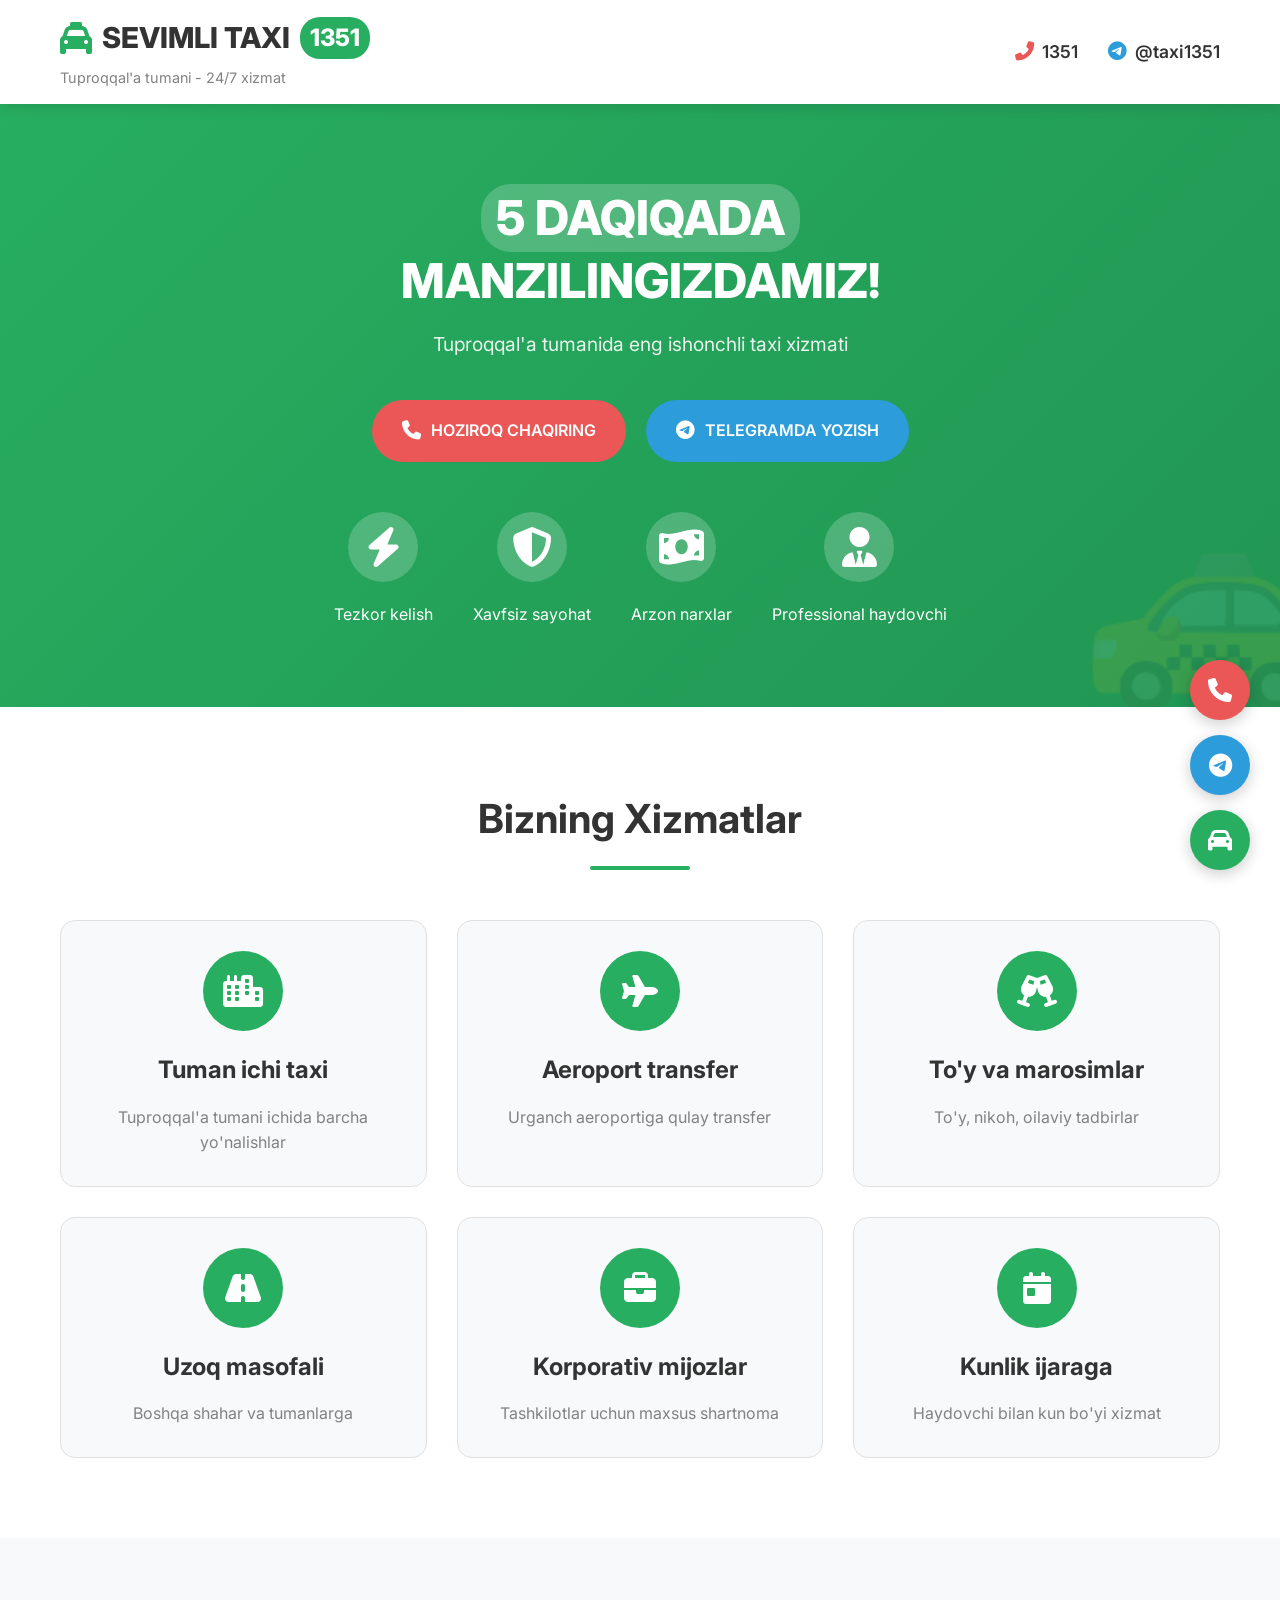
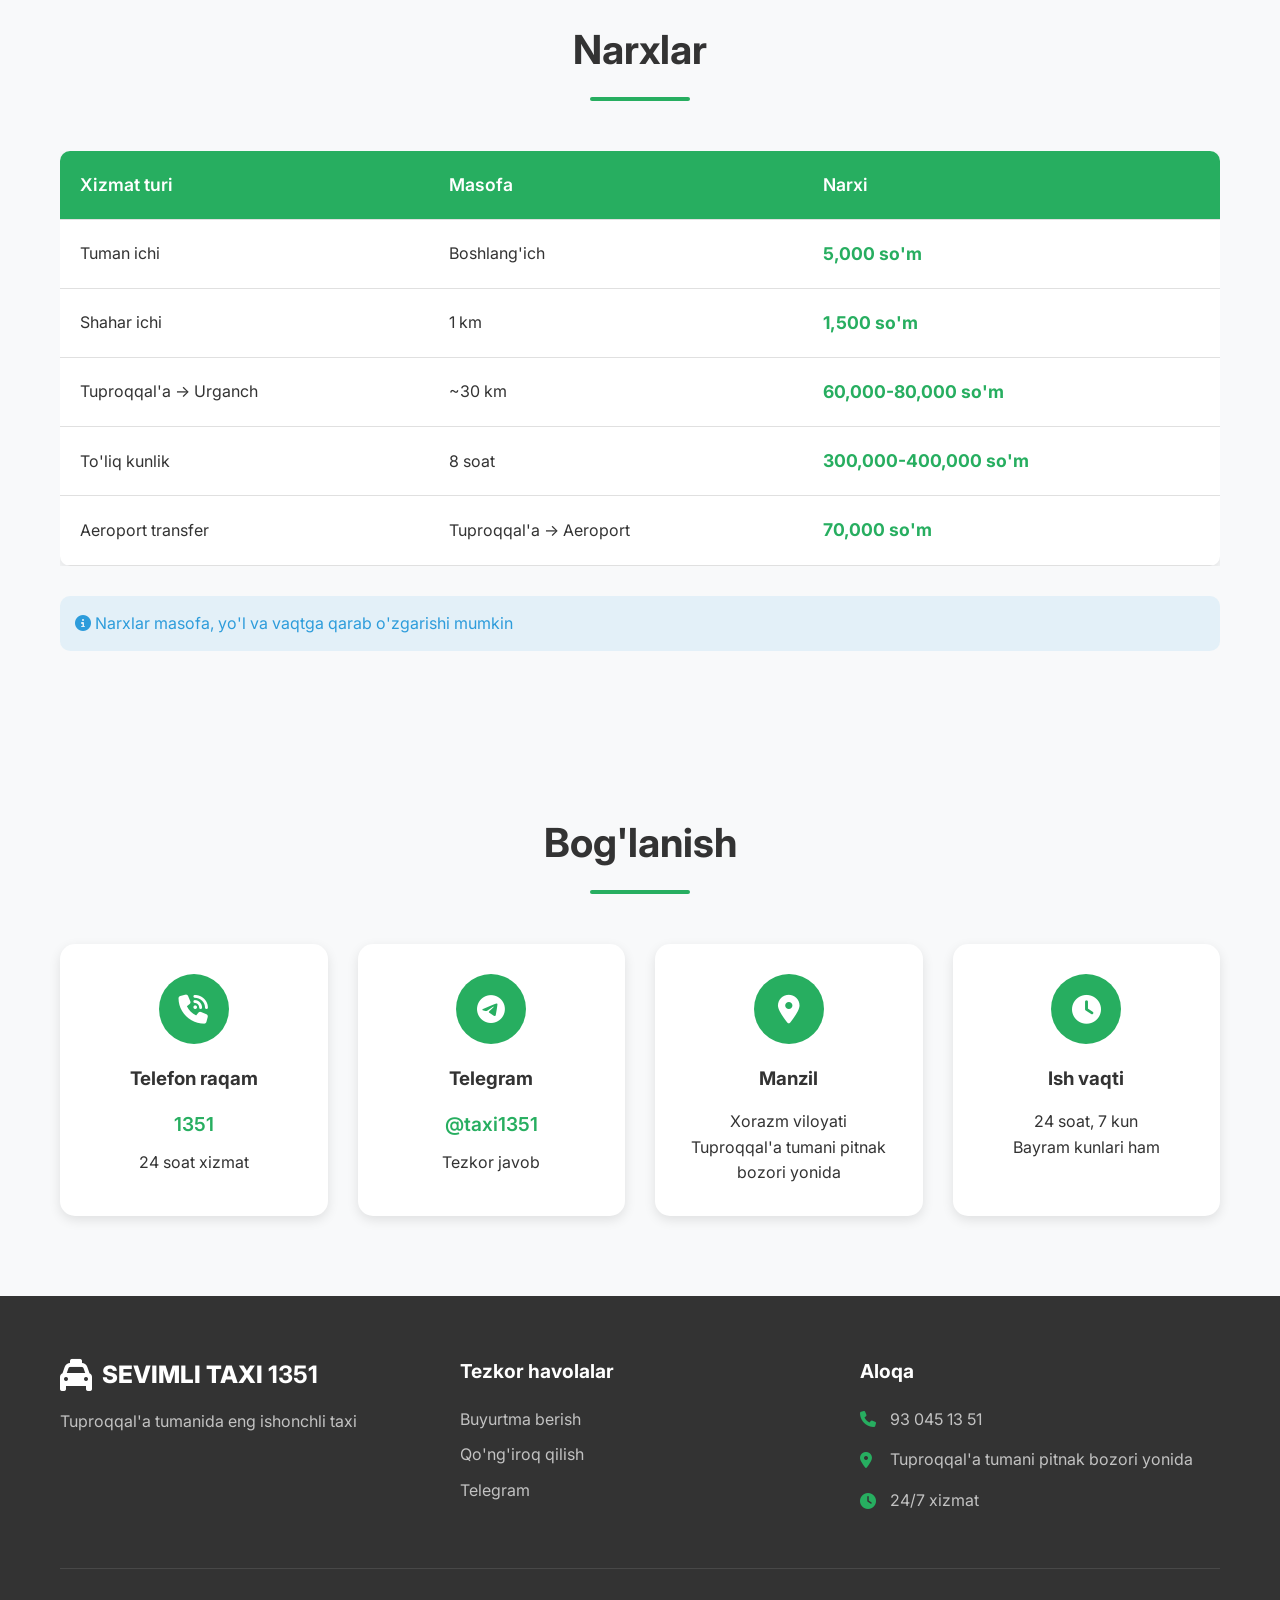
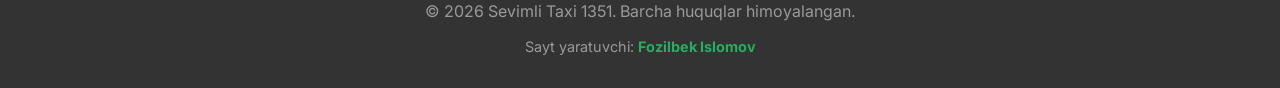
==== index.html @ 8067cc47 "index.html" ====
<!DOCTYPE html>
<html lang="uz">
<head>
    <meta charset="UTF-8">
    <meta name="viewport" content="width=device-width, initial-scale=1.0">
    <title>Sevimli Taxi 1351 - Tuproqqal'a Tumani </title>
    <link rel="stylesheet" href="sevimlitaxi.css">
    <link rel="stylesheet" href="https://cdnjs.cloudflare.com/ajax/libs/font-awesome/6.4.0/css/all.min.css">
    <link rel="preconnect" href="https://fonts.googleapis.com">
    <link rel="preconnect" href="https://fonts.gstatic.com" crossorigin>
    <link href="https://fonts.googleapis.com/css2?family=Inter:wght@300;400;500;600;700;800&display=swap" rel="stylesheet">
    <link rel="icon" type="image/x-icon" href="images/favicon.ico">
    <script src="sevimlitaxi.js"> </script>
</head>
<body>
    <!-- HEADER -->
    <header class="header">
        <div class="container">
            <div class="logo-area">
                <div class="logo">
                    <i class="fas fa-taxi"></i>
                    <span class="logo-text">SEVIMLI TAXI</span>
                    <span class="logo-number">1351</span>
                </div>
                <div class="slogan">Tuproqqal'a tumani - 24/7 xizmat</div>
            </div>
            
            <div class="contact-header">
                <div class="phone-number">
                    <i class="fas fa-phone-alt"></i>
                    <a href="tel:1351" class="phone-link">1351</a>
                </div>
                <div class="telegram-link">
                    <i class="fab fa-telegram"></i>
                    <a href="https://t.me/taxi1351" target="_blank">@taxi1351</a>
                </div>
            </div>
        </div>
    </header>

    <!-- HERO SECTION -->
    <section class="hero">
        <div class="container">
            <h1 class="hero-title">
                <span class="highlight">5 DAQIQADA</span><br>
                MANZILINGIZDAMIZ!
            </h1>
            <p class="hero-subtitle">Tuproqqal'a tumanida eng ishonchli taxi xizmati</p>
            
            <div class="cta-buttons">
                <a href="tel:1351" class="btn btn-call">
                    <i class="fas fa-phone"></i>
                    HOZIROQ CHAQIRING
              
                <a href="https://t.me/taxi1351" target="_blank" class="btn btn-telegram">
                    <i class="fab fa-telegram"></i>
                    TELEGRAMDA YOZISH
                </a>
            </div>
            
            <div class="features">
                <div class="feature">
                    <i class="fas fa-bolt"></i>
                    <span>Tezkor kelish</span>
                </div>
                <div class="feature">
                    <i class="fas fa-shield-alt"></i>
                    <span>Xavfsiz sayohat</span>
                </div>
                <div class="feature">
                    <i class="fas fa-money-bill-wave"></i>
                    <span>Arzon narxlar</span>
                </div>
                <div class="feature">
                    <i class="fas fa-user-tie"></i>
                    <span>Professional haydovchi</span>
                </div>
            </div>
        </div>
    </section>

    <!-- SERVICES -->
    <section class="services">
        <div class="container">
            <h2 class="section-title">Bizning Xizmatlar</h2>
            <div class="services-grid">
                <div class="service-card">
                    <div class="service-icon">
                        <i class="fas fa-city"></i>
                    </div>
                    <h3>Tuman ichi taxi</h3>
                    <p>Tuproqqal'a tumani ichida barcha yo'nalishlar</p>
                </div>
                
                <div class="service-card">
                    <div class="service-icon">
                        <i class="fas fa-plane"></i>
                    </div>
                    <h3>Aeroport transfer</h3>
                    <p>Urganch aeroportiga qulay transfer</p>
                </div>
                
                <div class="service-card">
                    <div class="service-icon">
                        <i class="fas fa-glass-cheers"></i>
                    </div>
                    <h3>To'y va marosimlar</h3>
                    <p>To'y, nikoh, oilaviy tadbirlar</p>
                </div>
                
                <div class="service-card">
                    <div class="service-icon">
                        <i class="fas fa-road"></i>
                    </div>
                    <h3>Uzoq masofali</h3>
                    <p>Boshqa shahar va tumanlarga</p>
                </div>
                
                <div class="service-card">
                    <div class="service-icon">
                        <i class="fas fa-briefcase"></i>
                    </div>
                    <h3>Korporativ mijozlar</h3>
                    <p>Tashkilotlar uchun maxsus shartnoma</p>
                </div>
                
                <div class="service-card">
                    <div class="service-icon">
                        <i class="fas fa-calendar-day"></i>
                    </div>
                    <h3>Kunlik ijaraga</h3>
                    <p>Haydovchi bilan kun bo'yi xizmat</p>
                </div>
            </div>
        </div>
    </section>

    <!-- PRICES -->
    <section class="prices">
        <div class="container">
            <h2 class="section-title">Narxlar</h2>
            <div class="price-table">
                <table>
                    <thead>
                        <tr>
                            <th>Xizmat turi</th>
                            <th>Masofa</th>
                            <th>Narxi</th>
                    </thead>
                    <tbody>
                        <tr>
                            <td>Tuman ichi</td>
                            <td>Boshlang'ich</td>
                            <td><span class="price">5,000 so'm</span></td>
                        </tr>
                        <tr>
                            <td>Shahar ichi</td>
                            <td>1 km</td>
                            <td><span class="price">1,500 so'm</span></td>
                        </tr>
                        <tr>
                            <td>Tuproqqal'a → Urganch</td>
                            <td>~30 km</td>
                            <td><span class="price">60,000-80,000 so'm</span></td>
                        </tr>
                        <tr>
                            <td>To'liq kunlik</td>
                            <td>8 soat</td>
                            <td><span class="price">300,000-400,000 so'm</span></td>
                        </tr>
                        <tr>
                            <td>Aeroport transfer</td>
                            <td>Tuproqqal'a → Aeroport</td>
                            <td><span class="price">70,000 so'm</span></td>
                        </tr>
                    </tbody>
                </table>
            </div>
            <div class="price-note">
                <p><i class="fas fa-info-circle"></i> Narxlar masofa, yo'l va vaqtga qarab o'zgarishi mumkin</p>
            </div>
        </div>
    </section>

   

    <!-- CONTACT -->
    <section class="contact">
        <div class="container">
            <h2 class="section-title">Bog'lanish</h2>
            <div class="contact-grid">
                <div class="contact-card">
                    <div class="contact-icon">
                        <i class="fas fa-phone-volume"></i>
                    </div>
                    <h3>Telefon raqam</h3>
                    <a href="tel:1351" class="contact-link">1351</a>
                    <p>24 soat xizmat</p>
                </div>
                
                <div class="contact-card">
                    <div class="contact-icon">
                        <i class="fab fa-telegram"></i>
                    </div>
                    <h3>Telegram</h3>
                    <a href="https://t.me/taxi1351" target="_blank" class="contact-link">@taxi1351</a>
                    <p>Tezkor javob</p>
                </div>
                
                <div class="contact-card">
                    <div class="contact-icon">
                        <i class="fas fa-map-marker-alt"></i>
                    </div>
                    <h3>Manzil</h3>
                    <p>Xorazm viloyati<br>Tuproqqal'a tumani pitnak bozori yonida</p>
                </div>
                
                <div class="contact-card">
                    <div class="contact-icon">
                        <i class="fas fa-clock"></i>
                    </div>
                    <h3>Ish vaqti</h3>
                    <p>24 soat, 7 kun<br>Bayram kunlari ham</p>
                </div>
            </div>
        </div>
    </section>

    <!-- FOOTER -->
    <footer class="footer">
        <div class="container">
            <div class="footer-content">
                <div class="footer-logo">
                    <div class="logo">
                        <i class="fas fa-taxi"></i>
                        <span>SEVIMLI TAXI <strong>1351</strong></span>
                    </div>
                    <p class="footer-slogan">Tuproqqal'a tumanida eng ishonchli taxi</p>
                </div>
                
                <div class="footer-links">
                    <h4>Tezkor havolalar</h4>
                    <a href="#order">Buyurtma berish</a>
                    <a href="tel:1351">Qo'ng'iroq qilish</a>
                    <a href="https://t.me/taxi1351" target="_blank">Telegram</a>
                </div>
                
                <div class="footer-contact">
                    <h4>Aloqa</h4>
                    <p><i class="fas fa-phone"></i> 93 045 13 51</p>
                    <p><i class="fas fa-map-marker-alt"></i> Tuproqqal'a tumani pitnak bozori yonida</p>
                    <p><i class="fas fa-clock"></i> 24/7 xizmat</p>
                </div>
            </div>
            
            <div class="footer-bottom">
                <p>&copy; 2026 Sevimli Taxi 1351. Barcha huquqlar himoyalangan.</p>
                <p class="developer">Sayt yaratuvchi: <strong>Fozilbek Islomov</strong></p>
            </div>
        </div>
    </footer>

    <!-- FLOATING BUTTONS -->
    <div class="floating-buttons">
        <a href="tel:1351" class="float-btn call-float">
            <i class="fas fa-phone"></i>
        </a>
        <a href="https://t.me/taxi1351" target="_blank" class="float-btn telegram-float">
            <i class="fab fa-telegram"></i>
        </a>
        <a href="#order" class="float-btn order-float">
            <i class="fas fa-car"></i>
        </a>
    </div>

    <script src="script.js"></script>
</body>
</html>
---- sevimlitaxi.css ----
/* ====== RESET & BASE STYLES ====== */
* {
    margin: 0;
    padding: 0;
    box-sizing: border-box;
}

:root {
    --primary: #27AE60;
    --primary-dark: #219653;
    --secondary: #2D9CDB;
    --accent: #EB5757;
    --dark: #333333;
    --light: #F8F9FA;
    --gray: #828282;
    --border: #E0E0E0;
    --shadow: 0 4px 12px rgba(0, 0, 0, 0.1);
    --transition: all 0.3s ease;
}

body {
    font-family: 'Inter', sans-serif;
    line-height: 1.6;
    color: var(--dark);
    background-color: var(--light);
}

.container {
    width: 100%;
    max-width: 1200px;
    margin: 0 auto;
    padding: 0 20px;
}

/* ====== HEADER ====== */
.header {
    background: white;
    box-shadow: var(--shadow);
    position: sticky;
    top: 0;
    z-index: 1000;
    padding: 15px 0;
}

.header .container {
    display: flex;
    justify-content: space-between;
    align-items: center;
    flex-wrap: wrap;
}

.logo-area {
    display: flex;
    flex-direction: column;
}

.logo {
    display: flex;
    align-items: center;
    font-size: 1.8rem;
    font-weight: 800;
    color: var(--primary);
    margin-bottom: 5px;
}

.logo i {
    margin-right: 10px;
    font-size: 2rem;
}

.logo-text {
    color: var(--dark);
}

.logo-number {
    background: var(--primary);
    color: white;
    padding: 2px 10px;
    border-radius: 20px;
    margin-left: 10px;
    font-size: 1.5rem;
}

.slogan {
    color: var(--gray);
    font-size: 0.9rem;
}

.contact-header {
    display: flex;
    gap: 30px;
    align-items: center;
}

.phone-number, .telegram-link {
    display: flex;
    align-items: center;
    gap: 8px;
    font-weight: 600;
}

.phone-number i {
    color: var(--accent);
    font-size: 1.2rem;
}

.telegram-link i {
    color: var(--secondary);
    font-size: 1.2rem;
}

.phone-link, .telegram-link a {
    color: var(--dark);
    text-decoration: none;
    font-size: 1.1rem;
    transition: var(--transition);
}

.phone-link:hover, .telegram-link a:hover {
    color: var(--primary);
}

/* ====== HERO SECTION ====== */
.hero {
    background: linear-gradient(135deg, var(--primary) 0%, var(--primary-dark) 100%);
    color: white;
    padding: 80px 0;
    text-align: center;
    position: relative;
    overflow: hidden;
}

.hero::before {
    content: '🚕';
    font-size: 200px;
    position: absolute;
    opacity: 0.1;
    right: -50px;
    bottom: -50px;
}

.hero-title {
    font-size: 3rem;
    margin-bottom: 20px;
    font-weight: 800;
    line-height: 1.2;
}

.highlight {
    background: rgba(255, 255, 255, 0.2);
    padding: 5px 15px;
    border-radius: 30px;
    display: inline-block;
}

.hero-subtitle {
    font-size: 1.2rem;
    margin-bottom: 40px;
    opacity: 0.9;
}

.cta-buttons {
    display: flex;
    justify-content: center;
    gap: 20px;
    margin-bottom: 50px;
    flex-wrap: wrap;
}

.btn {
    padding: 18px 30px;
    border: none;
    border-radius: 50px;
    font-size: 1rem;
    font-weight: 600;
    cursor: pointer;
    display: inline-flex;
    align-items: center;
    justify-content: center;
    gap: 10px;
    text-decoration: none;
    transition: var(--transition);
    min-width: 200px;
}

.btn i {
    font-size: 1.2rem;
}

.btn-call {
    background: var(--accent);
    color: white;
}

.btn-call:hover {
    background: #d84343;
    transform: translateY(-3px);
    box-shadow: 0 10px 20px rgba(235, 87, 87, 0.3);
}

.btn-order {
    background: white;
    color: var(--primary);
}

.btn-order:hover {
    background: #f0f0f0;
    transform: translateY(-3px);
    box-shadow: var(--shadow);
}

.btn-telegram {
    background: var(--secondary);
    color: white;
}

.btn-telegram:hover {
    background: #2383c9;
    transform: translateY(-3px);
    box-shadow: 0 10px 20px rgba(45, 156, 219, 0.3);
}

.features {
    display: flex;
    justify-content: center;
    gap: 40px;
    flex-wrap: wrap;
}

.feature {
    display: flex;
    flex-direction: column;
    align-items: center;
    gap: 10px;
}

.feature i {
    font-size: 2.5rem;
    background: rgba(255, 255, 255, 0.2);
    width: 70px;
    height: 70px;
    display: flex;
    align-items: center;
    justify-content: center;
    border-radius: 50%;
    margin-bottom: 10px;
}

/* ====== SERVICES ====== */
.services {
    padding: 80px 0;
    background: white;
}

.section-title {
    text-align: center;
    font-size: 2.5rem;
    margin-bottom: 50px;
    color: var(--dark);
    position: relative;
}

.section-title::after {
    content: '';
    display: block;
    width: 100px;
    height: 4px;
    background: var(--primary);
    margin: 15px auto;
    border-radius: 2px;
}

.services-grid {
    display: grid;
    grid-template-columns: repeat(auto-fit, minmax(300px, 1fr));
    gap: 30px;
}

.service-card {
    background: var(--light);
    border-radius: 15px;
    padding: 30px;
    text-align: center;
    transition: var(--transition);
    border: 1px solid var(--border);
}

.service-card:hover {
    transform: translateY(-10px);
    box-shadow: var(--shadow);
    border-color: var(--primary);
}

.service-icon {
    width: 80px;
    height: 80px;
    background: var(--primary);
    border-radius: 50%;
    display: flex;
    align-items: center;
    justify-content: center;
    margin: 0 auto 20px;
}

.service-icon i {
    font-size: 2rem;
    color: white;
}

.service-card h3 {
    font-size: 1.5rem;
    margin-bottom: 15px;
    color: var(--dark);
}

.service-card p {
    color: var(--gray);
}

/* ====== PRICES ====== */
.prices {
    padding: 80px 0;
    background: var(--light);
}

.price-table {
    overflow-x: auto;
    margin-bottom: 30px;
}

table {
    width: 100%;
    border-collapse: collapse;
    background: white;
    border-radius: 10px;
    overflow: hidden;
    box-shadow: var(--shadow);
}

thead {
    background: var(--primary);
    color: white;
}

th, td {
    padding: 20px;
    text-align: left;
    border-bottom: 1px solid var(--border);
}

th {
    font-weight: 600;
    font-size: 1.1rem;
}

tbody tr:hover {
    background: rgba(39, 174, 96, 0.05);
}

.price {
    color: var(--primary);
    font-weight: 700;
    font-size: 1.1rem;
}

.price-note {
    background: rgba(45, 156, 219, 0.1);
    padding: 15px;
    border-radius: 10px;
    display: flex;
    align-items: center;
    gap: 10px;
    color: var(--secondary);
}

/* ====== ORDER FORM ====== */
.order {
    padding: 80px 0;
    background: white;
}

.order-form {
    max-width: 800px;
    margin: 0 auto;
    background: var(--light);
    padding: 40px;
    border-radius: 15px;
    box-shadow: var(--shadow);
}

.form-group {
    margin-bottom: 25px;
}

.form-group label {
    display: flex;
    align-items: center;
    gap: 10px;
    margin-bottom: 8px;
    font-weight: 600;
    color: var(--dark);
}

.form-group label i {
    color: var(--primary);
}

.form-group input,
.form-group select {
    width: 100%;
    padding: 15px;
    border: 2px solid var(--border);
    border-radius: 10px;
    font-size: 1rem;
    font-family: 'Inter', sans-serif;
    transition: var(--transition);
}

.form-group input:focus,
.form-group select:focus {
    outline: none;
    border-color: var(--primary);
    box-shadow: 0 0 0 3px rgba(39, 174, 96, 0.2);
}

.btn-submit {
    background: var(--primary);
    color: white;
    width: 100%;
    padding: 20px;
    font-size: 1.1rem;
    margin-top: 20px;
}

.btn-submit:hover {
    background: var(--primary-dark);
    transform: translateY(-3px);
    box-shadow: 0 10px 20px rgba(39, 174, 96, 0.3);
}

.order-message {
    margin-top: 20px;
    padding: 15px;
    border-radius: 10px;
    text-align: center;
    font-weight: 600;
}

.success {
    background: rgba(39, 174, 96, 0.1);
    color: var(--primary);
    border: 1px solid var(--primary);
}

.error {
    background: rgba(235, 87, 87, 0.1);
    color: var(--accent);
    border: 1px solid var(--accent);
}

/* ====== CONTACT ====== */
.contact {
    padding: 80px 0;
    background: var(--light);
}

.contact-grid {
    display: grid;
    grid-template-columns: repeat(auto-fit, minmax(250px, 1fr));
    gap: 30px;
}

.contact-card {
    background: white;
    padding: 30px;
    border-radius: 15px;
    text-align: center;
    box-shadow: var(--shadow);
    transition: var(--transition);
}

.contact-card:hover {
    transform: translateY(-5px);
}

.contact-icon {
    width: 70px;
    height: 70px;
    background: var(--primary);
    border-radius: 50%;
    display: flex;
    align-items: center;
    justify-content: center;
    margin: 0 auto 20px;
}

.contact-icon i {
    font-size: 1.8rem;
    color: white;
}

.contact-card h3 {
    margin-bottom: 15px;
    color: var(--dark);
}

.contact-link {
    display: block;
    color: var(--primary);
    font-weight: 600;
    font-size: 1.2rem;
    text-decoration: none;
    margin-bottom: 10px;
}

.contact-link:hover {
    text-decoration: underline;
}

/* ====== FOOTER ====== */
.footer {
    background: var(--dark);
    color: white;
    padding: 60px 0 30px;
}

.footer-content {
    display: grid;
    grid-template-columns: repeat(auto-fit, minmax(250px, 1fr));
    gap: 40px;
    margin-bottom: 40px;
}

.footer-logo .logo {
    color: white;
    font-size: 1.5rem;
    margin-bottom: 15px;
}

.footer-slogan {
    color: rgba(255, 255, 255, 0.7);
    max-width: 300px;
}

.footer-links h4,
.footer-contact h4 {
    color: white;
    margin-bottom: 20px;
    font-size: 1.2rem;
}

.footer-links a {
    display: block;
    color: rgba(255, 255, 255, 0.7);
    text-decoration: none;
    margin-bottom: 10px;
    transition: var(--transition);
}

.footer-links a:hover {
    color: var(--primary);
    padding-left: 5px;
}

.footer-contact p {
    display: flex;
    align-items: center;
    gap: 10px;
    margin-bottom: 15px;
    color: rgba(255, 255, 255, 0.7);
}

.footer-contact i {
    color: var(--primary);
    width: 20px;
}

.footer-bottom {
    text-align: center;
    padding-top: 30px;
    border-top: 1px solid rgba(255, 255, 255, 0.1);
    color: rgba(255, 255, 255, 0.5);
}

.developer {
    margin-top: 10px;
    font-size: 0.9rem;
}

.developer strong {
    color: var(--primary);
}

/* ====== FLOATING BUTTONS ====== */
.floating-buttons {
    position: fixed;
    bottom: 30px;
    right: 30px;
    display: flex;
    flex-direction: column;
    gap: 15px;
    z-index: 1000;
}

.float-btn {
    width: 60px;
    height: 60px;
    border-radius: 50%;
    display: flex;
    align-items: center;
    justify-content: center;
    color: white;
    font-size: 1.5rem;
    text-decoration: none;
    box-shadow: 0 4px 15px rgba(0, 0, 0, 0.2);
    transition: var(--transition);
}

.call-float {
    background: var(--accent);
}

.telegram-float {
    background: var(--secondary);
}

.order-float {
    background: var(--primary);
}

.float-btn:hover {
    transform: scale(1.1);
    box-shadow: 0 6px 20px rgba(0, 0, 0, 0.3);
}

/* ====== RESPONSIVE ====== */
@media (max-width: 768px) {
    .header .container {
        flex-direction: column;
        gap: 15px;
        text-align: center;
    }
    
    .hero-title {
        font-size: 2.2rem;
    }
    
    .btn {
        min-width: 100%;
    }
    
    .cta-buttons {
        flex-direction: column;
    }
    
    .features {
        gap: 20px;
    }
    
    .feature i {
        width: 50px;
        height: 50px;
        font-size: 1.8rem;
    }
    
    .section-title {
        font-size: 2rem;
    }
    
    .order-form {
        padding: 20px;
    }
    
    .floating-buttons {
        bottom: 20px;
        right: 20px;
    }
    
    .float-btn {
        width: 50px;
        height: 50px;
        font-size: 1.2rem;
    }
}

@media (max-width: 480px) {
    .hero-title {
        font-size: 1.8rem;
    }
    
    .hero-subtitle {
        font-size: 1rem;
    }
    
    .services-grid,
    .contact-grid {
        grid-template-columns: 1fr;
    }
    
    th, td {
        padding: 10px;
        font-size: 0.9rem;
    }
}
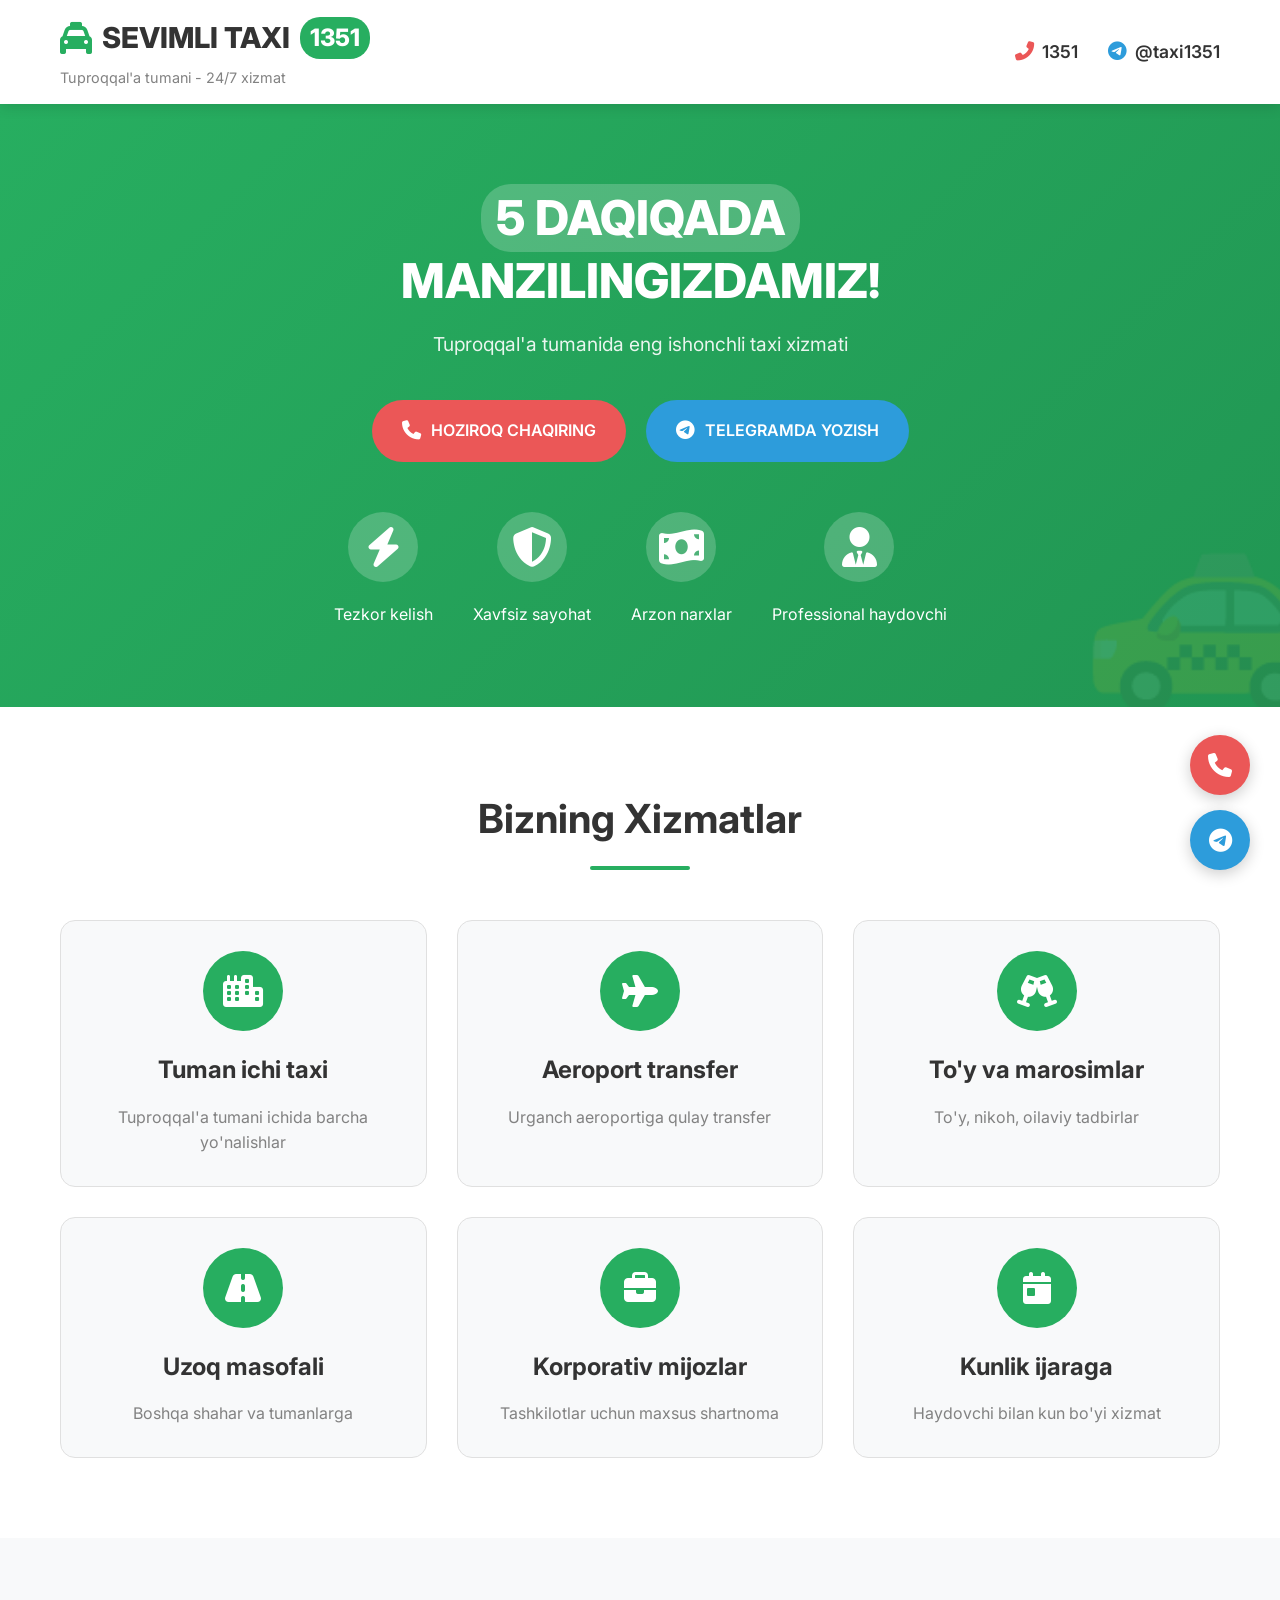
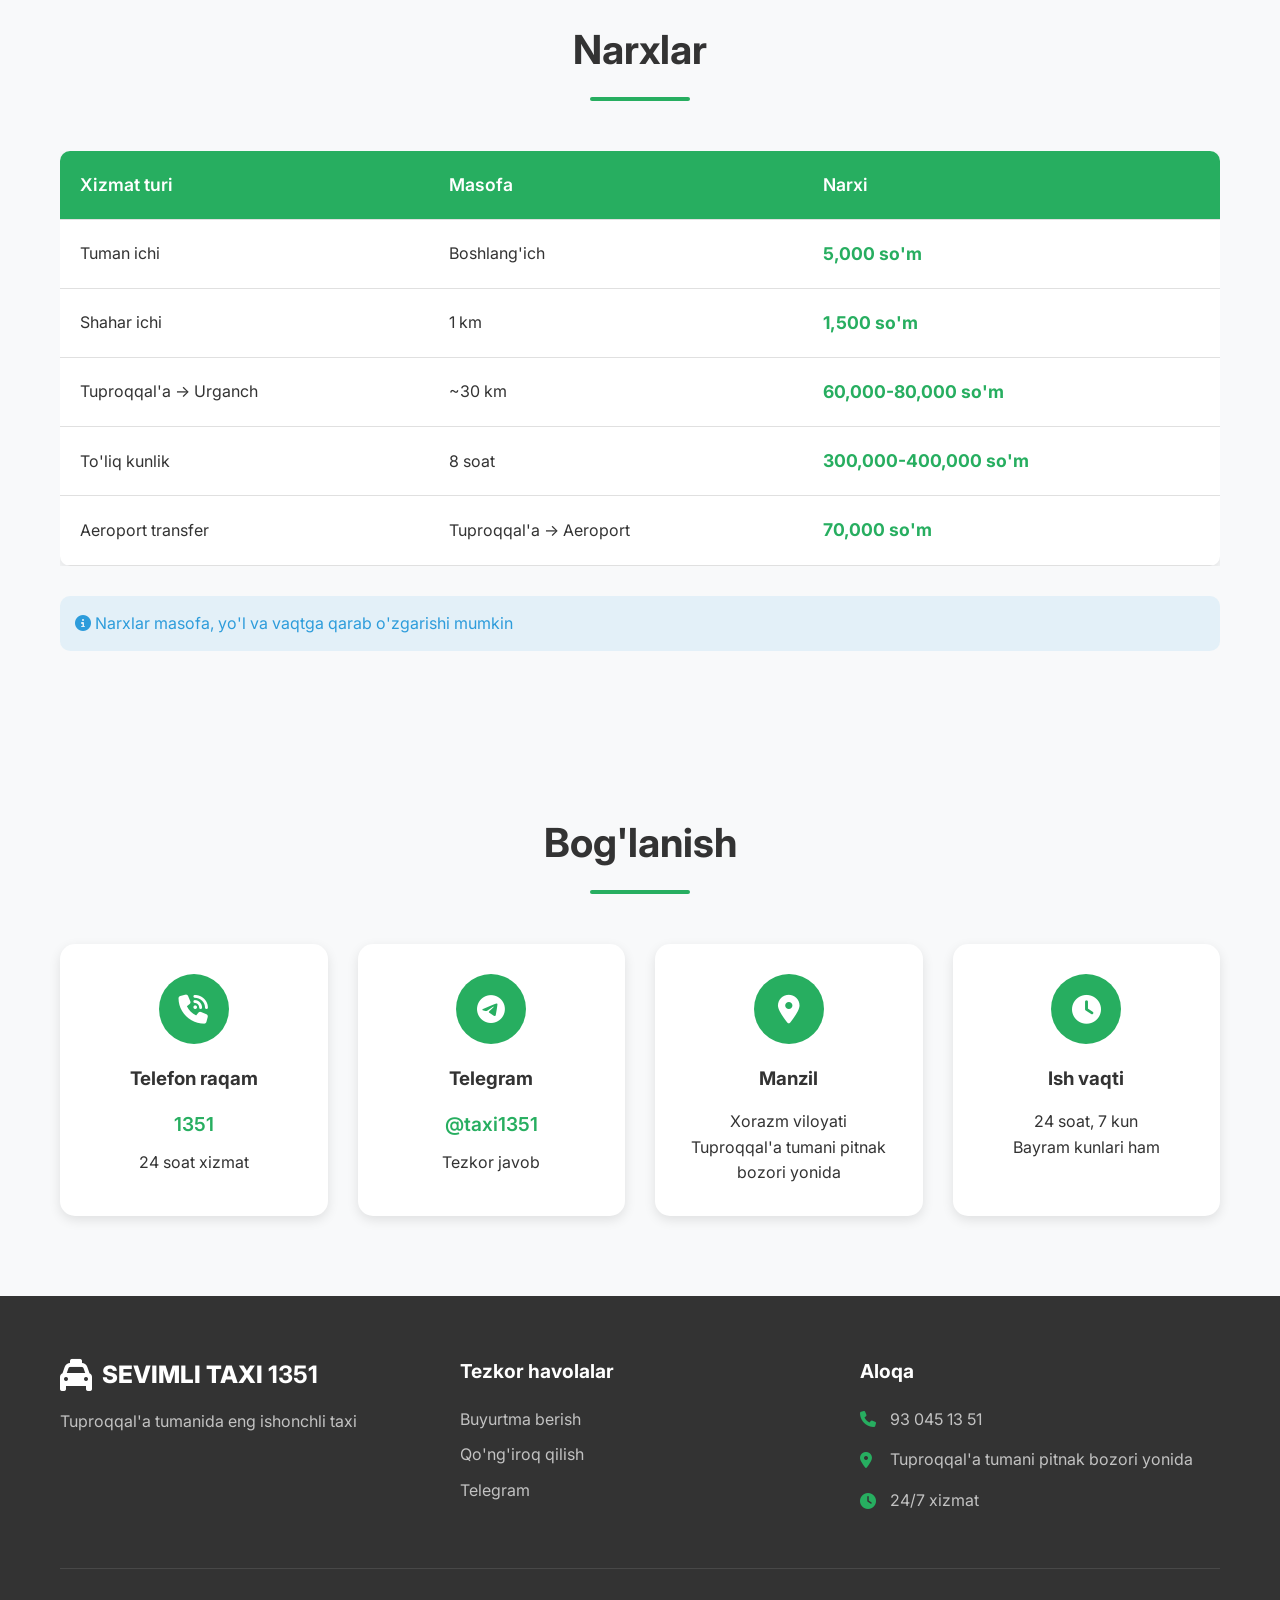
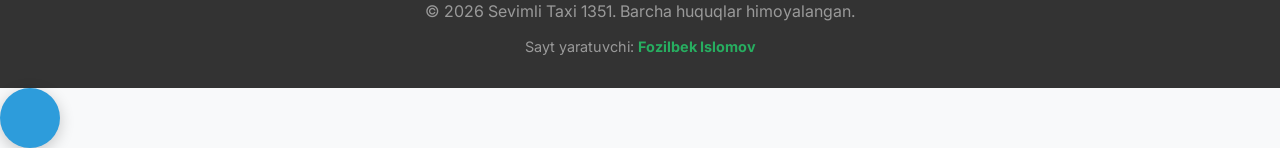
==== commit 9954cee2: "index.html" ====
--- a/index.html
+++ b/index.html
@@ -267,10 +267,7 @@
         </a>
         <a href="https://t.me/taxi1351" target="_blank" class="float-btn telegram-float">
             <i class="fab fa-telegram"></i>
-        </a>
-        <a href="#order" class="float-btn order-float">
-            <i class="fas fa-car"></i>
-        </a>
+        
     </div>
 
     <script src="script.js"></script>
@@ -278,3 +275,4 @@
 </html>
 
 
+
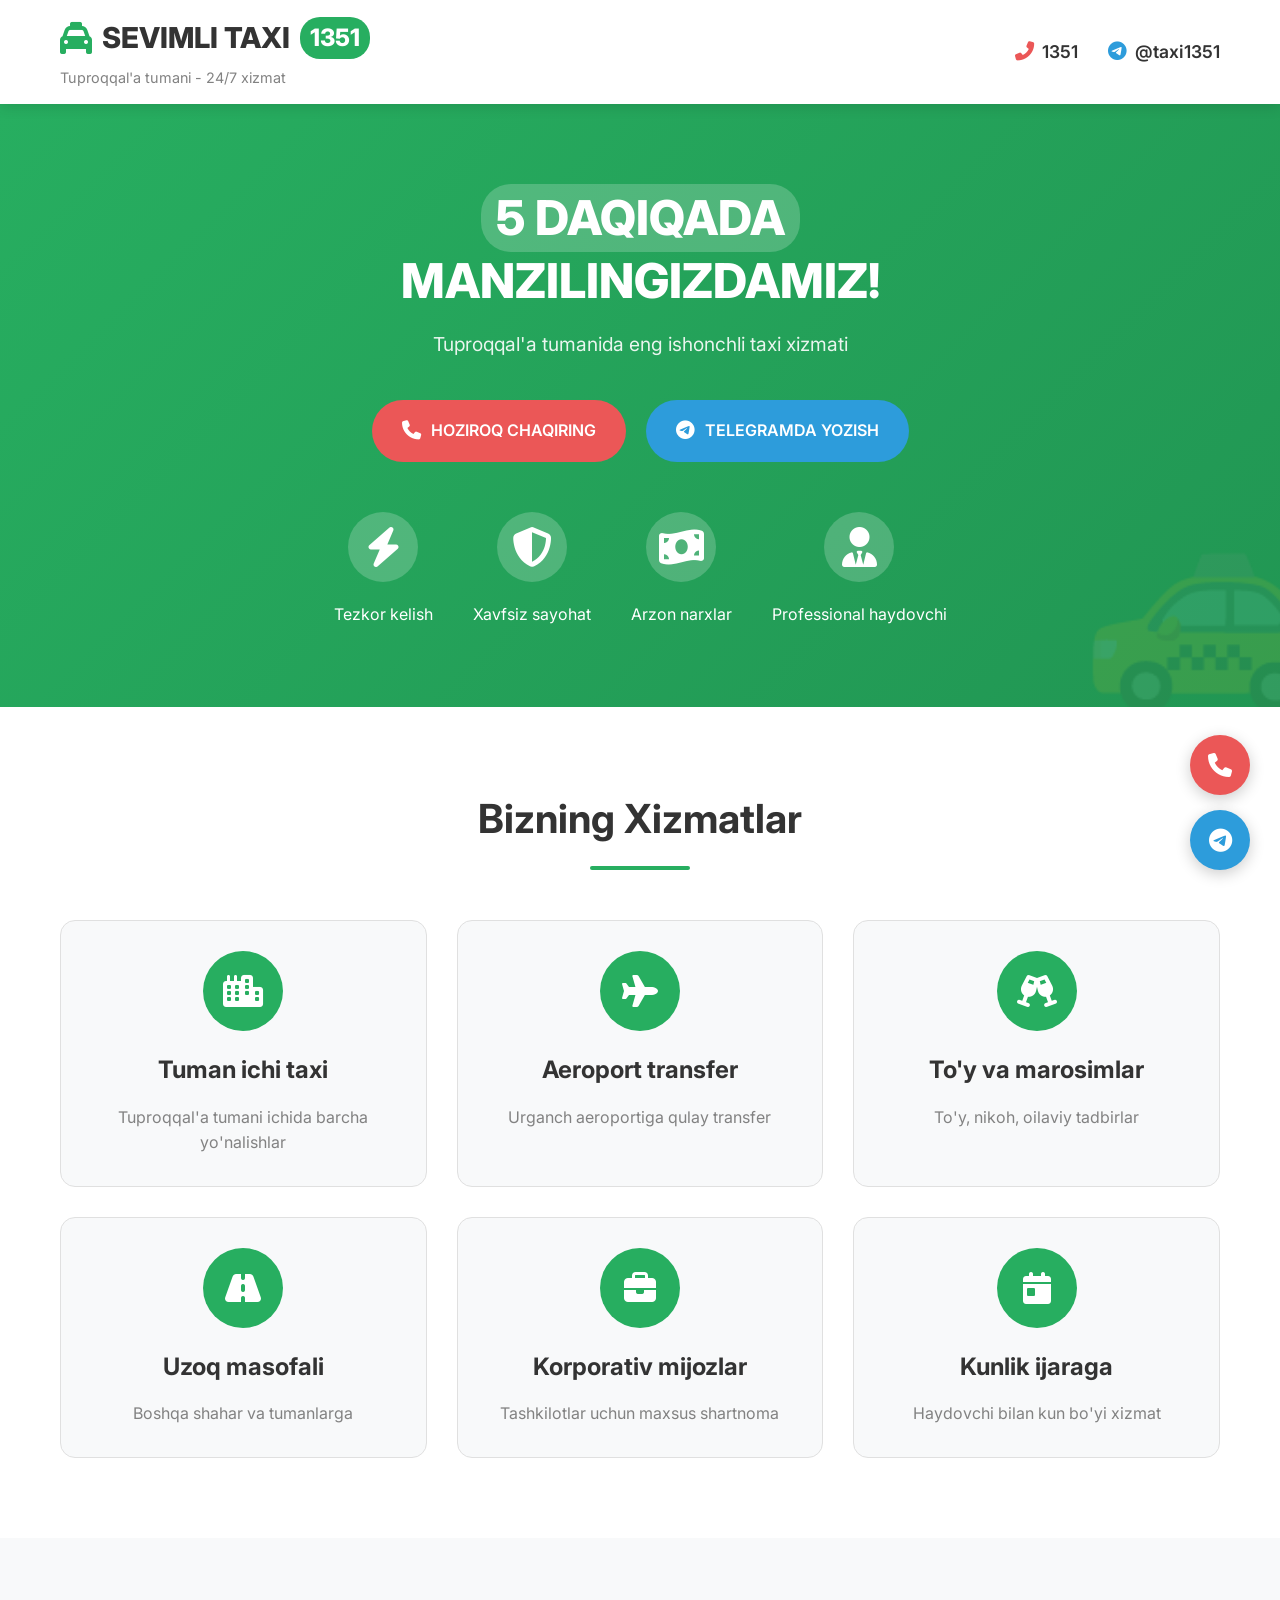
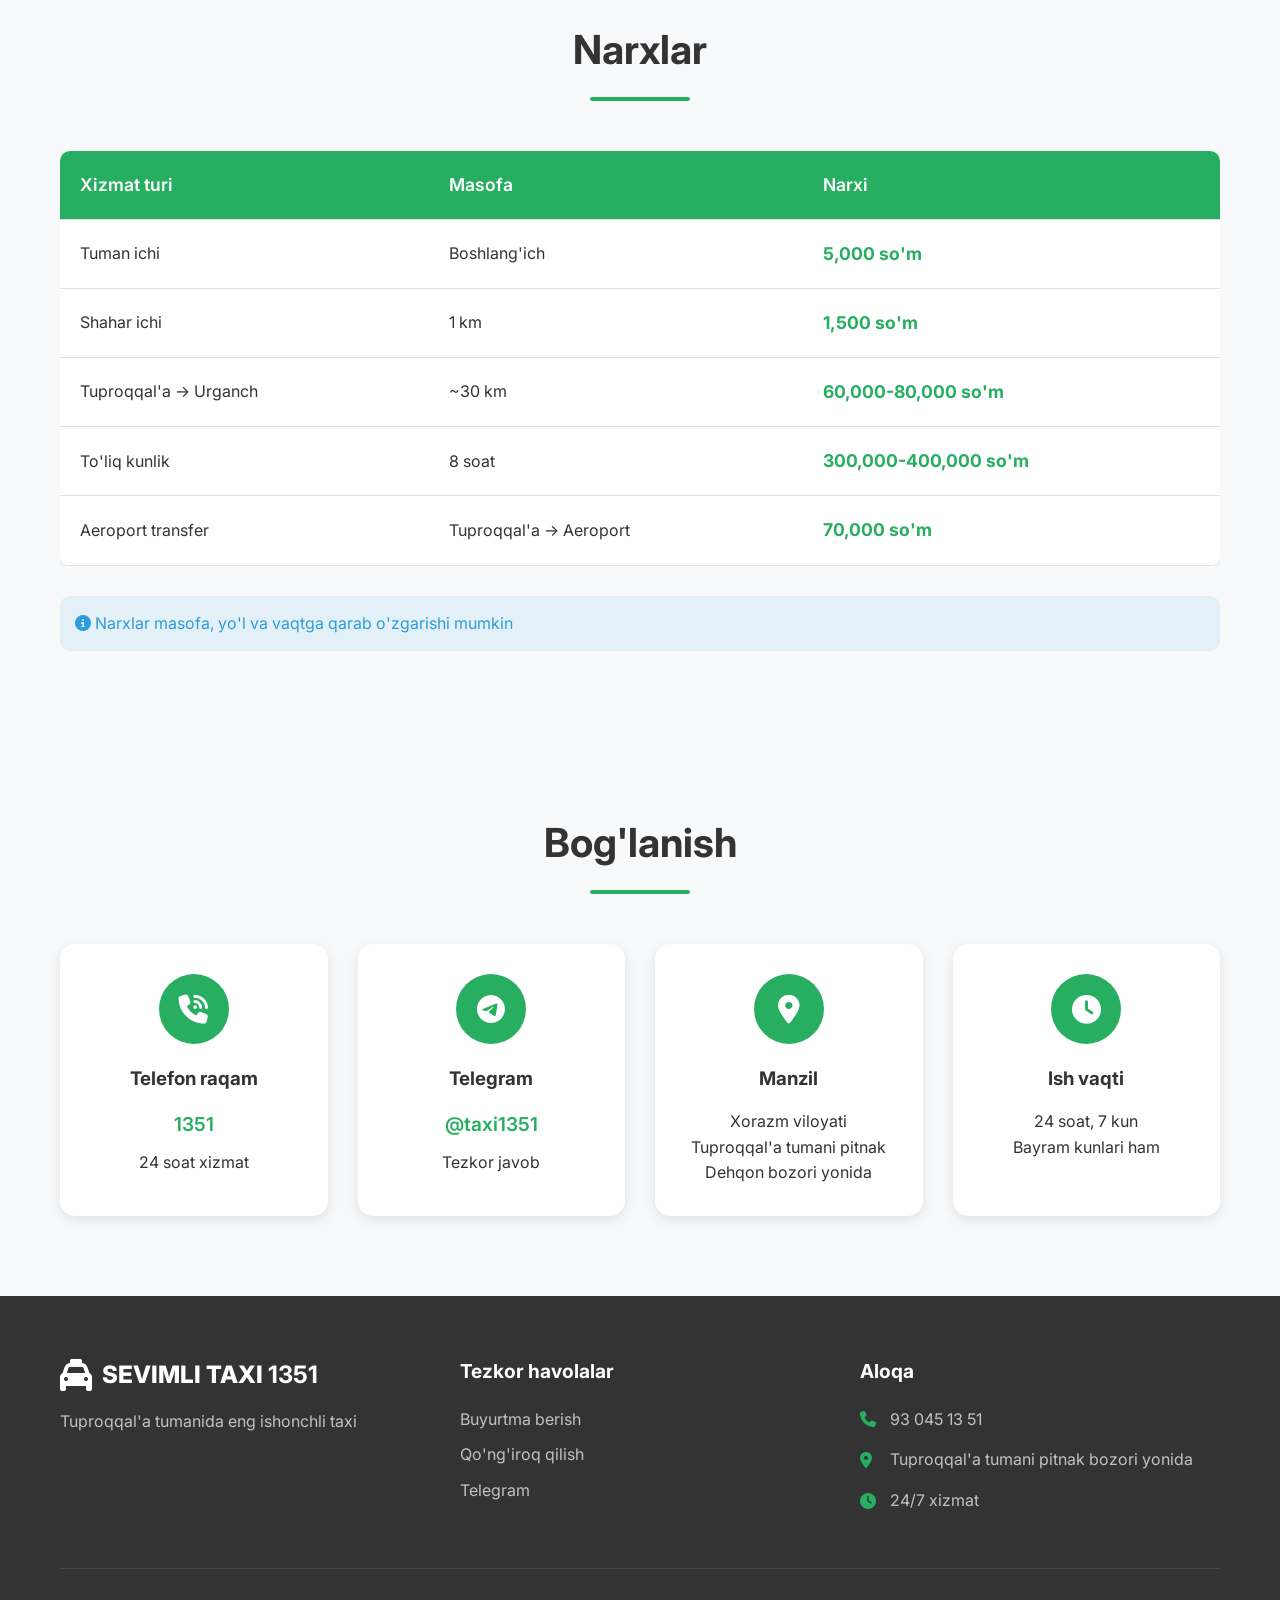
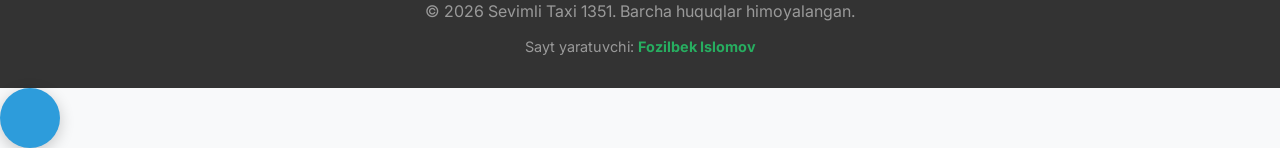
==== commit 6ef28921: "index.html" ====
--- a/index.html
+++ b/index.html
@@ -212,7 +212,7 @@
                         <i class="fas fa-map-marker-alt"></i>
                     </div>
                     <h3>Manzil</h3>
-                    <p>Xorazm viloyati<br>Tuproqqal'a tumani pitnak bozori yonida</p>
+                    <p>Xorazm viloyati<br>Tuproqqal'a tumani pitnak Dehqon bozori yonida</p>
                 </div>
                 
                 <div class="contact-card">
@@ -276,3 +276,4 @@
 
 
 
+
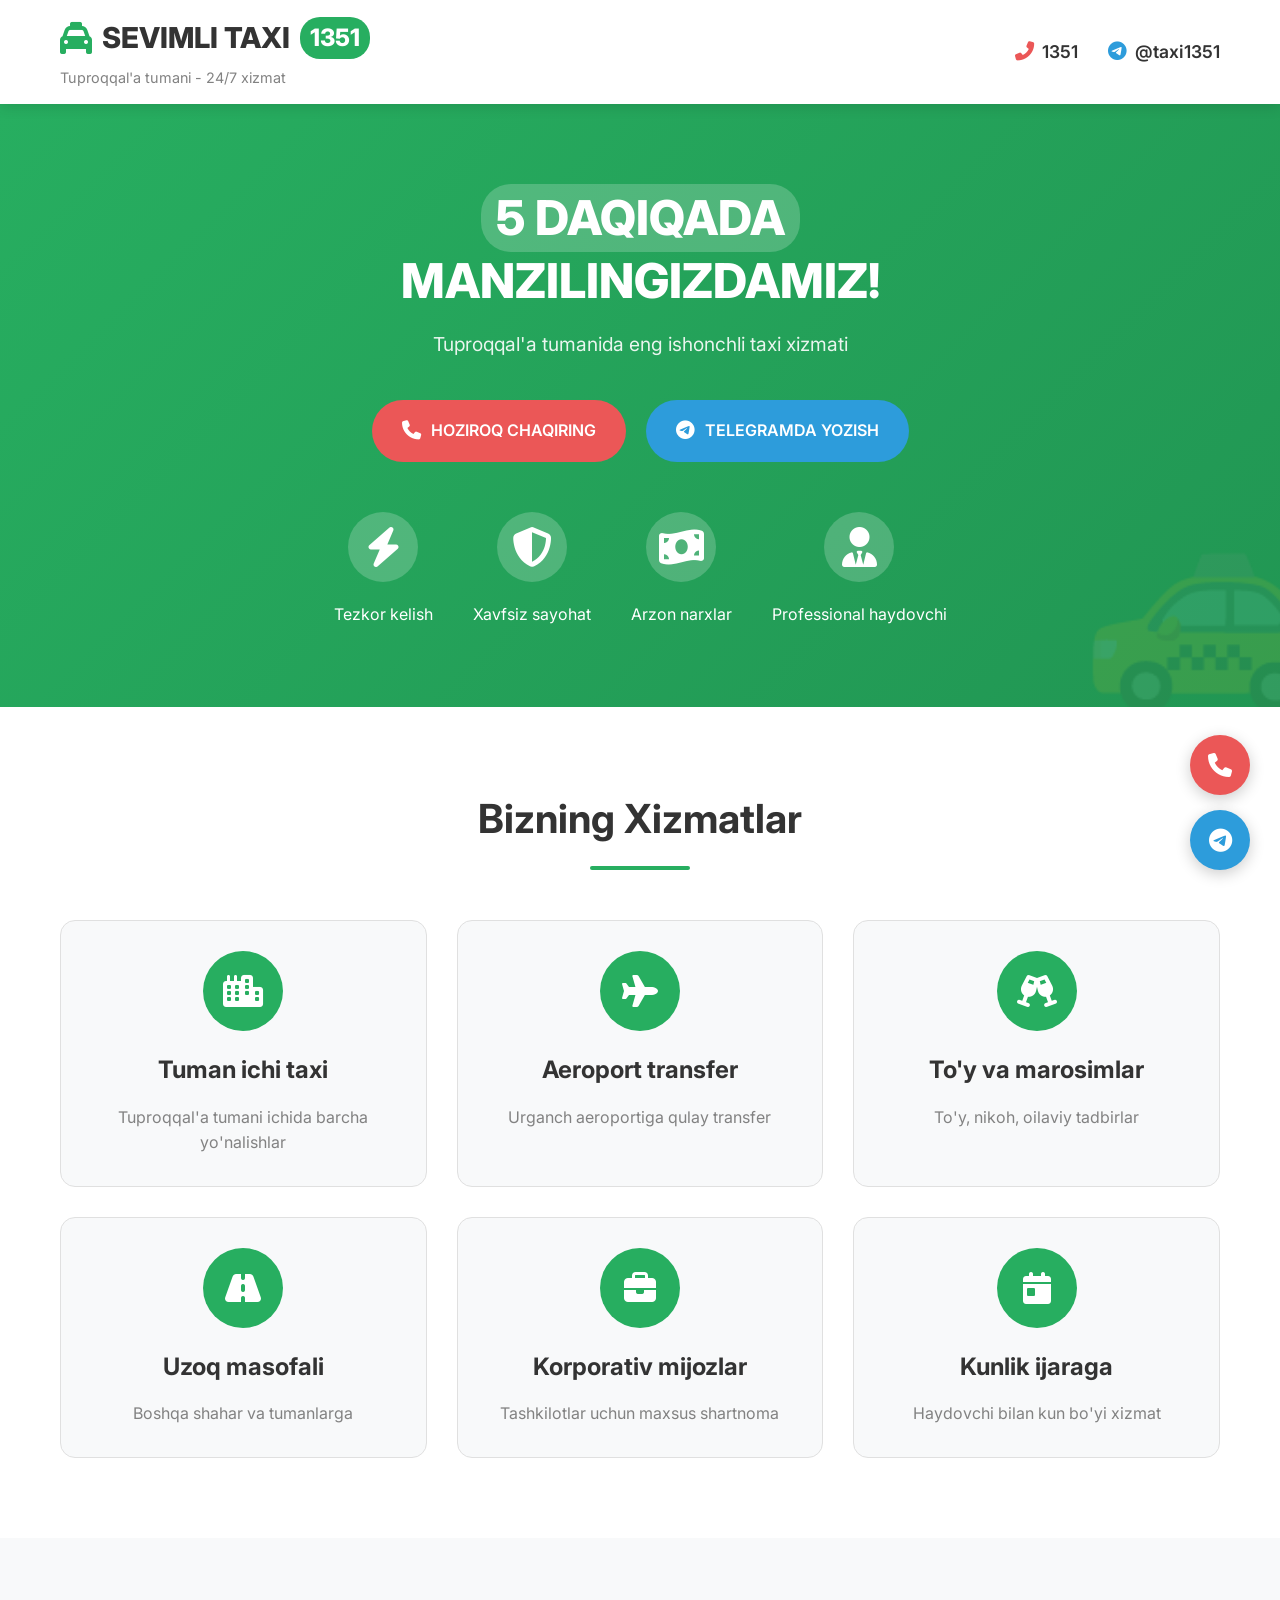
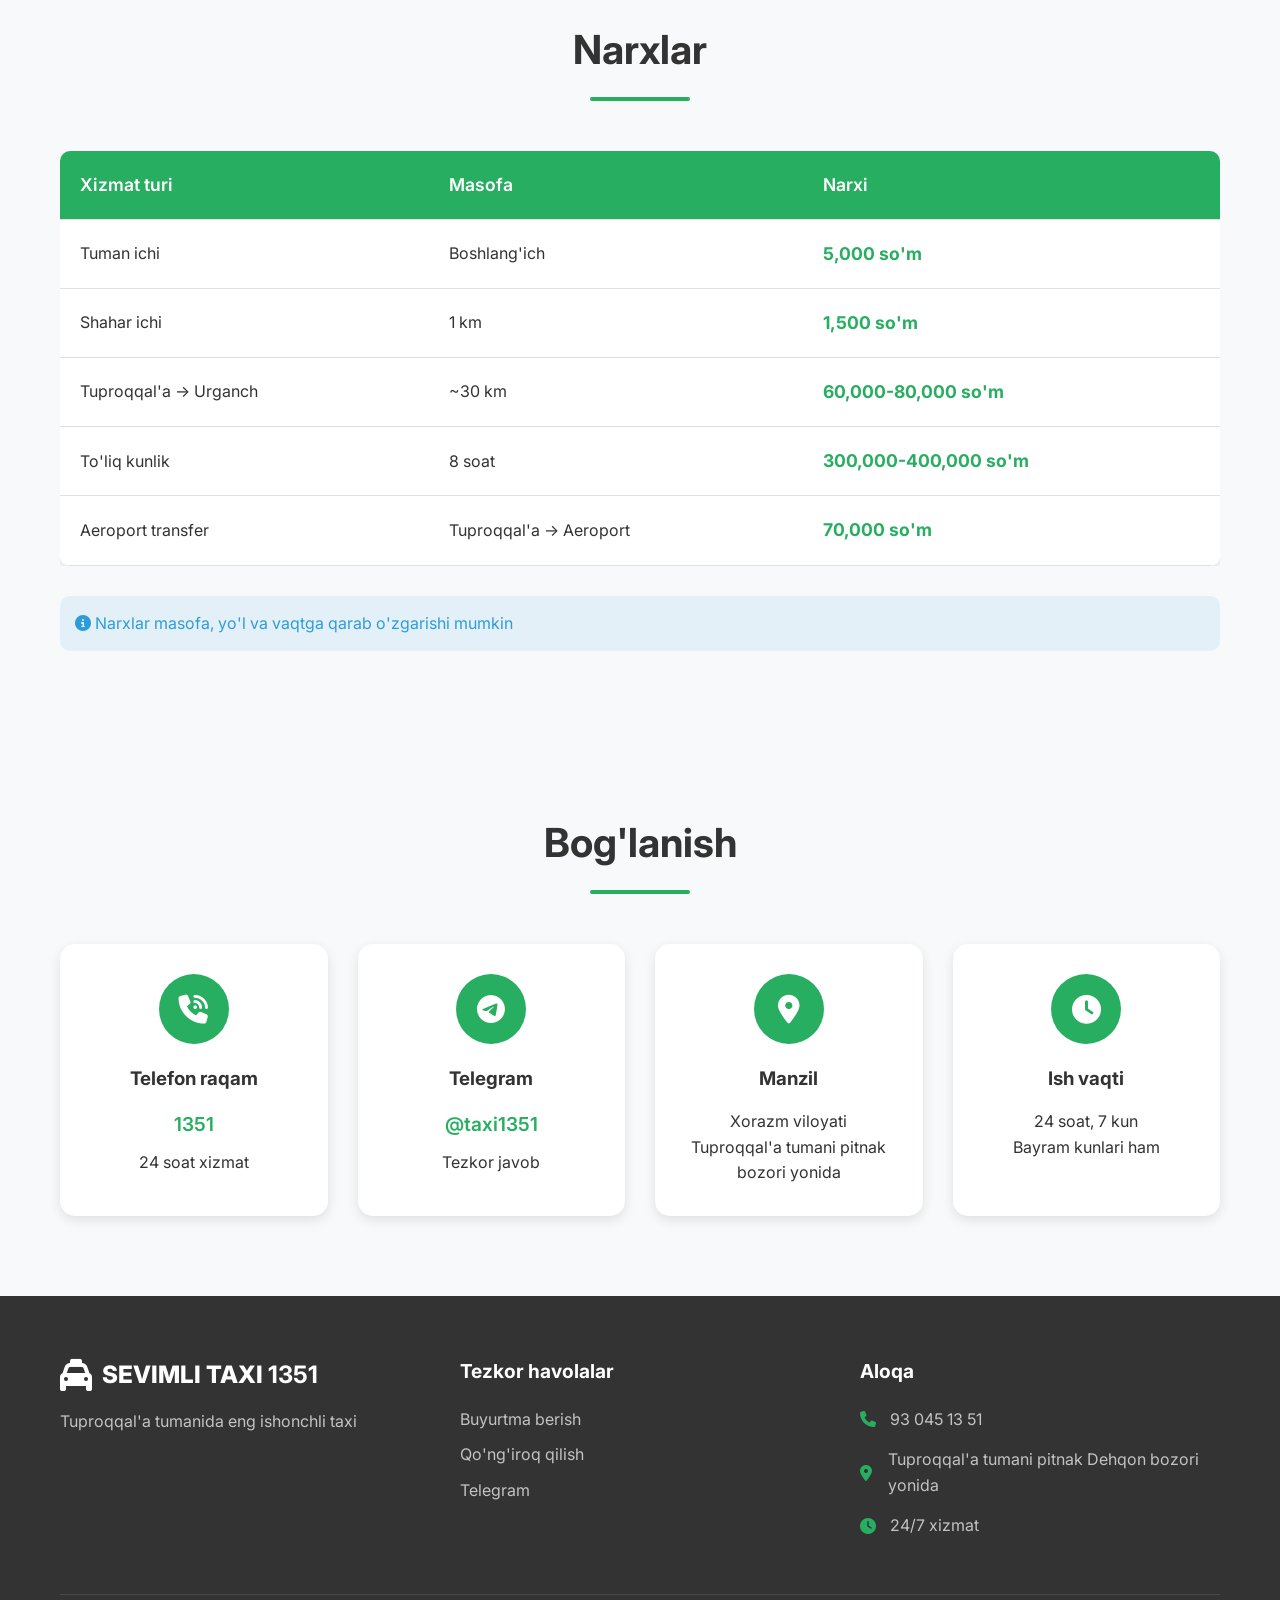
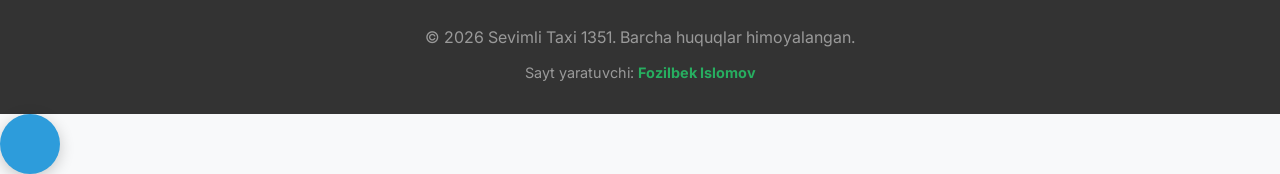
==== commit 7f3be906: "index.html" ====
--- a/index.html
+++ b/index.html
@@ -212,7 +212,7 @@
                         <i class="fas fa-map-marker-alt"></i>
                     </div>
                     <h3>Manzil</h3>
-                    <p>Xorazm viloyati<br>Tuproqqal'a tumani pitnak Dehqon bozori yonida</p>
+                    <p>Xorazm viloyati<br>Tuproqqal'a tumani pitnak  bozori yonida</p>
                 </div>
                 
                 <div class="contact-card">
@@ -248,7 +248,7 @@
                 <div class="footer-contact">
                     <h4>Aloqa</h4>
                     <p><i class="fas fa-phone"></i> 93 045 13 51</p>
-                    <p><i class="fas fa-map-marker-alt"></i> Tuproqqal'a tumani pitnak bozori yonida</p>
+                    <p><i class="fas fa-map-marker-alt"></i> Tuproqqal'a tumani pitnak Dehqon  bozori yonida</p>
                     <p><i class="fas fa-clock"></i> 24/7 xizmat</p>
                 </div>
             </div>
@@ -277,3 +277,4 @@
 
 
 
+
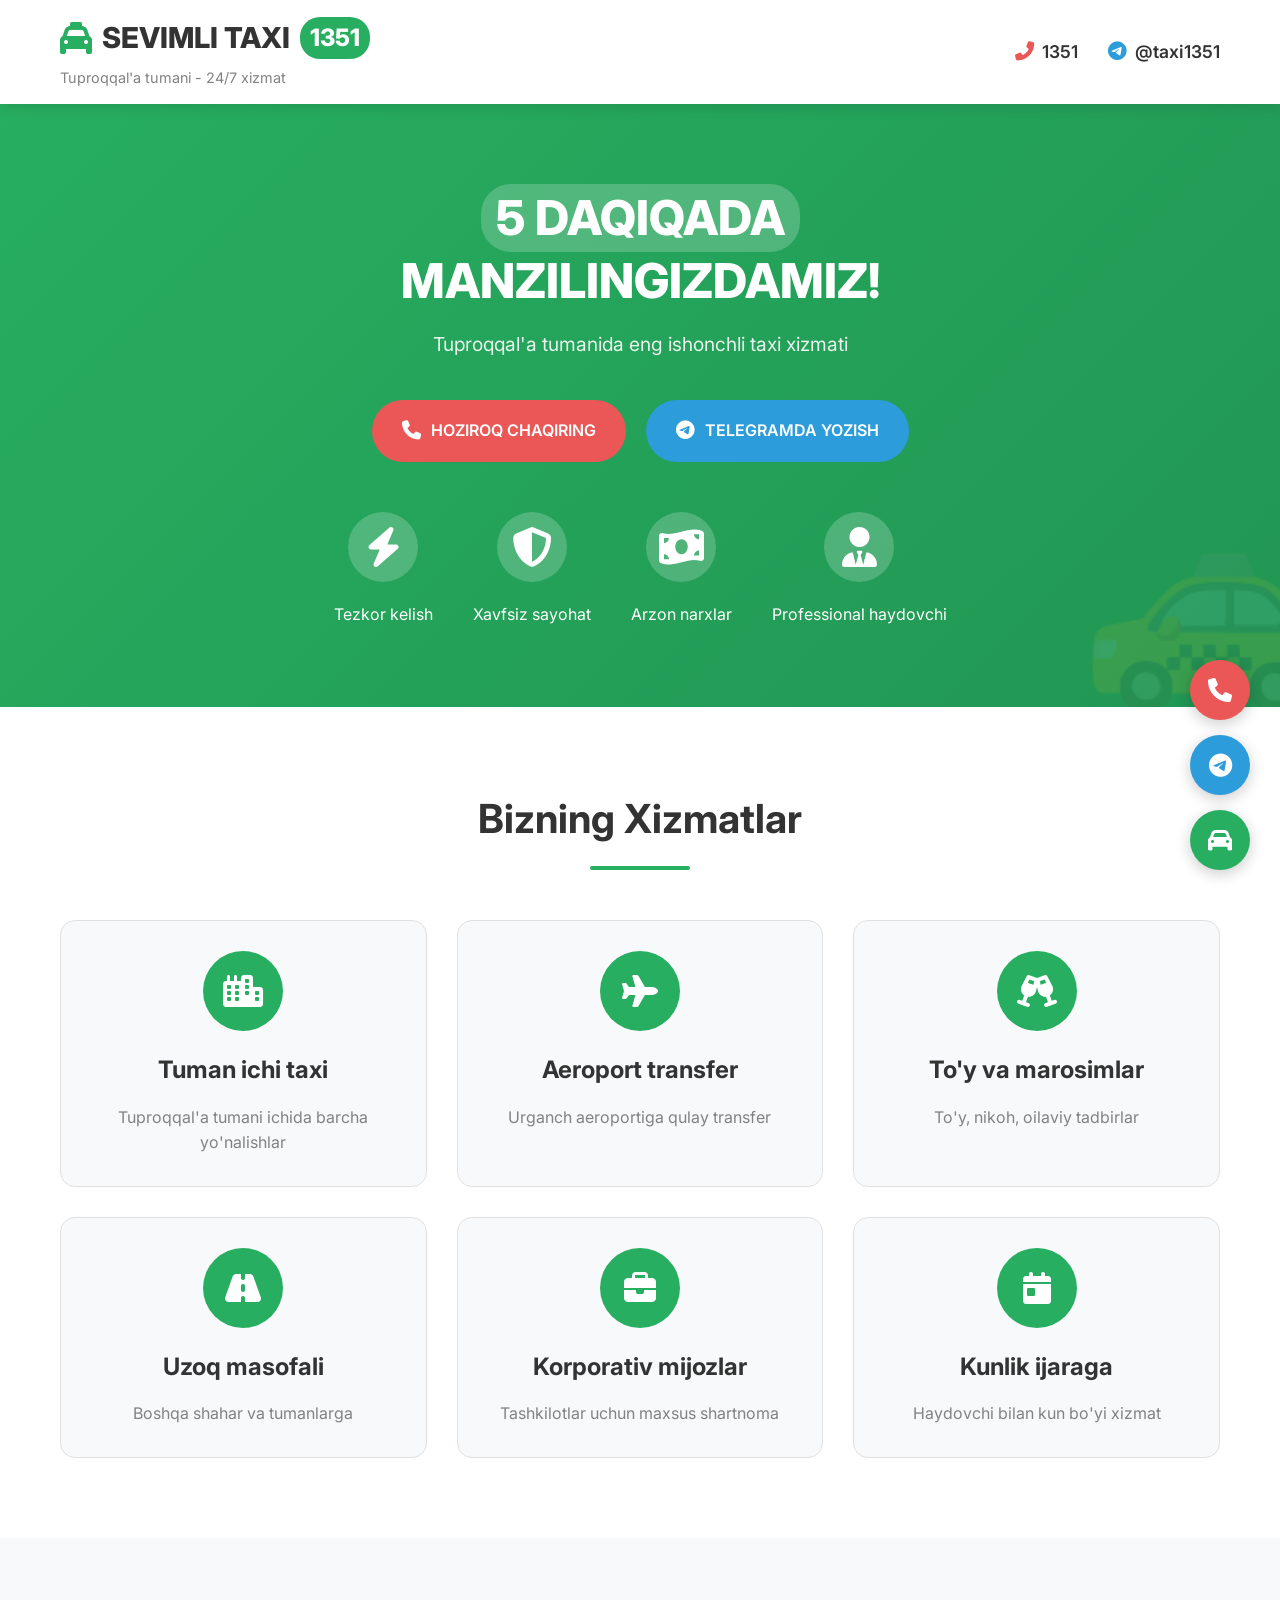
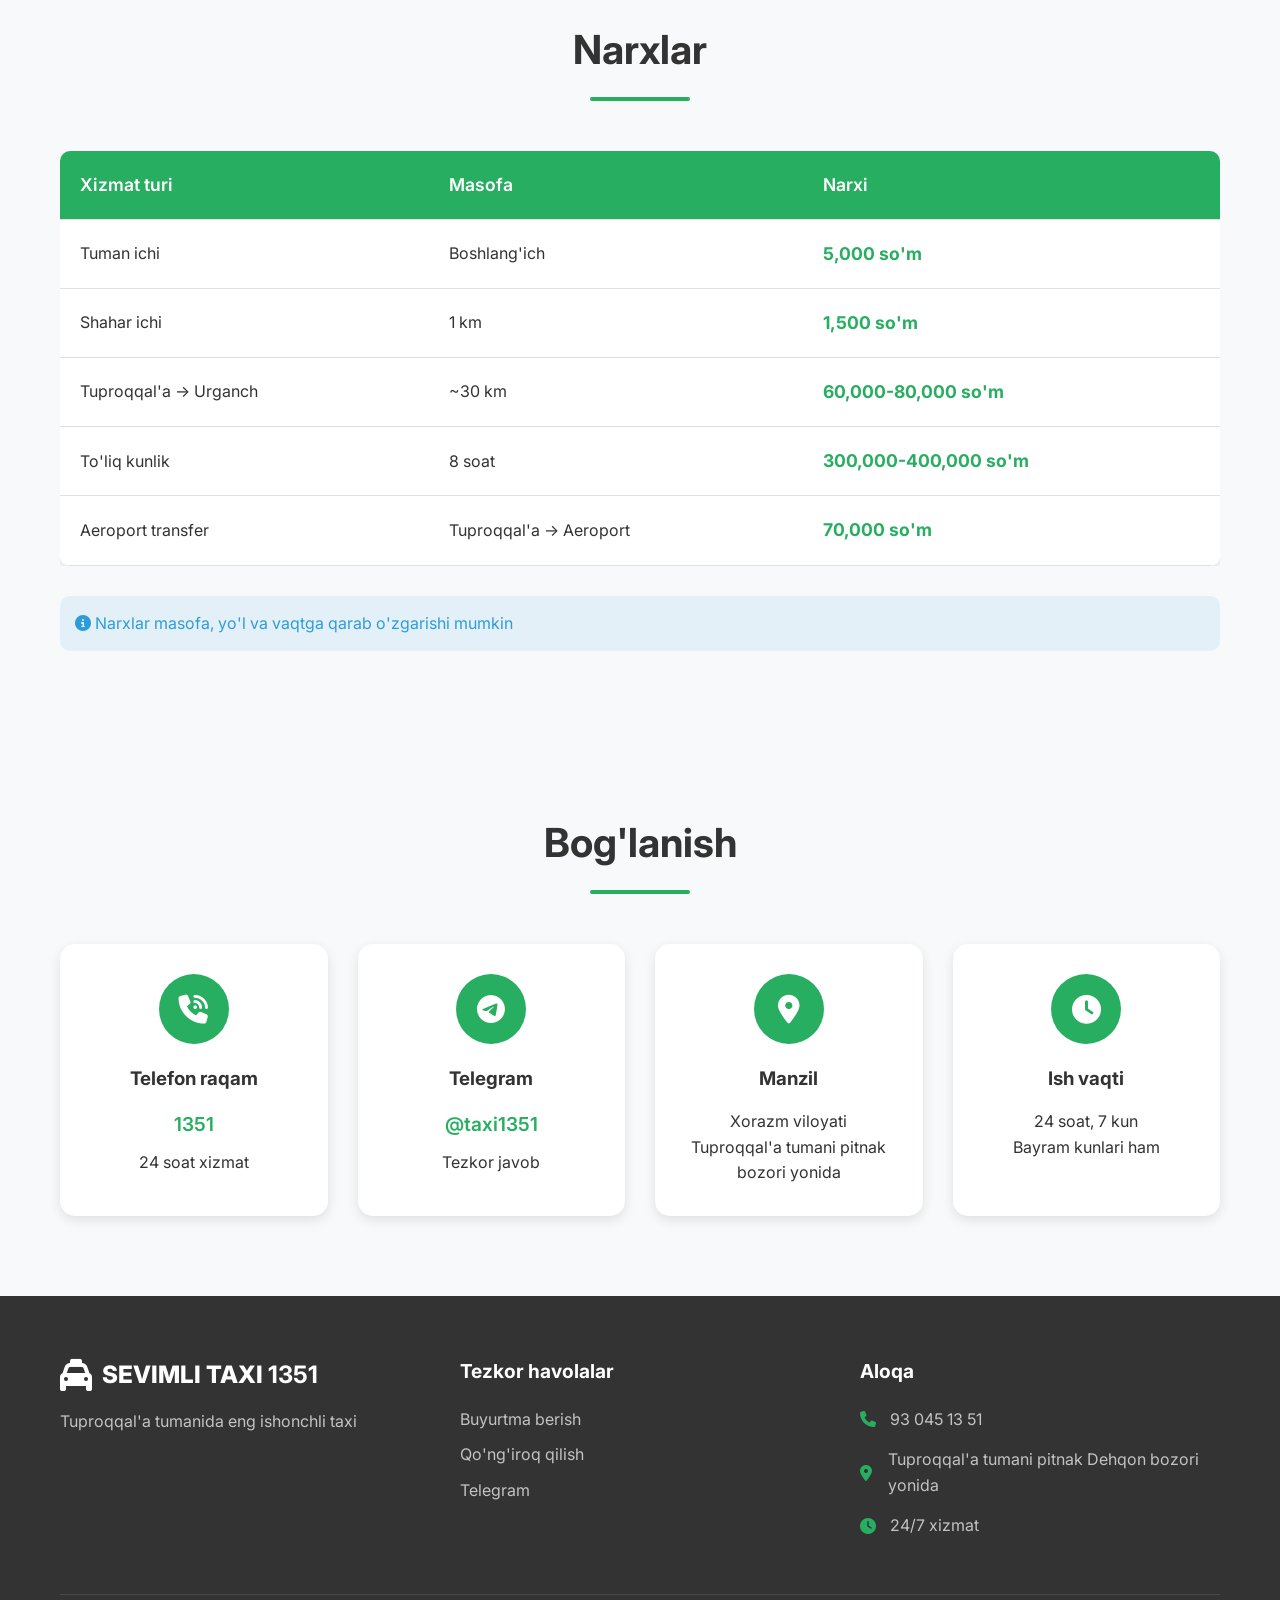
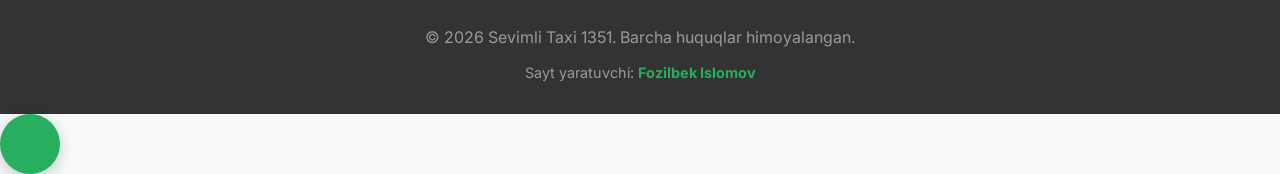
==== commit fba91ffc: "index.html" ====
--- a/index.html
+++ b/index.html
@@ -267,6 +267,8 @@
         </a>
         <a href="https://t.me/taxi1351" target="_blank" class="float-btn telegram-float">
             <i class="fab fa-telegram"></i>
+         <a href="#order" class="float-btn order-float">
+            <i class="fas fa-car"></i>
         
     </div>
 
@@ -278,3 +280,4 @@
 
 
 
+
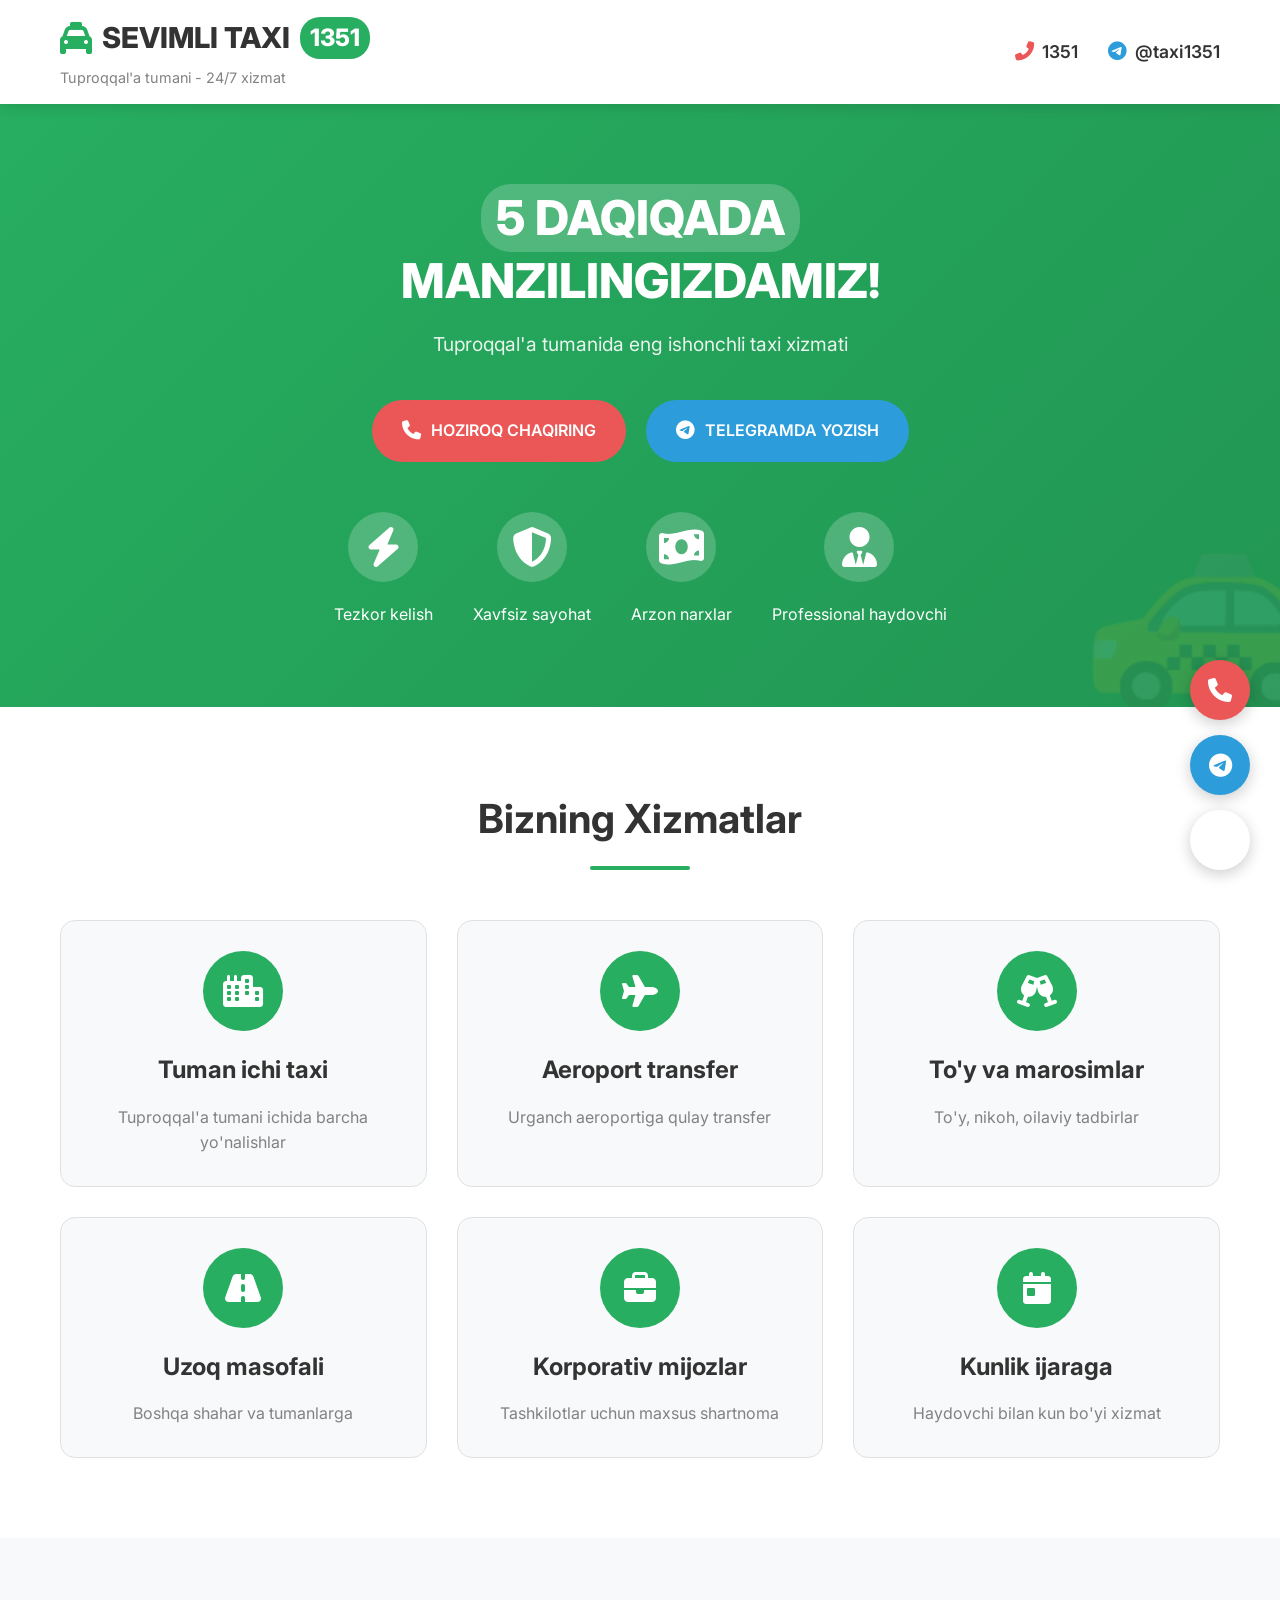
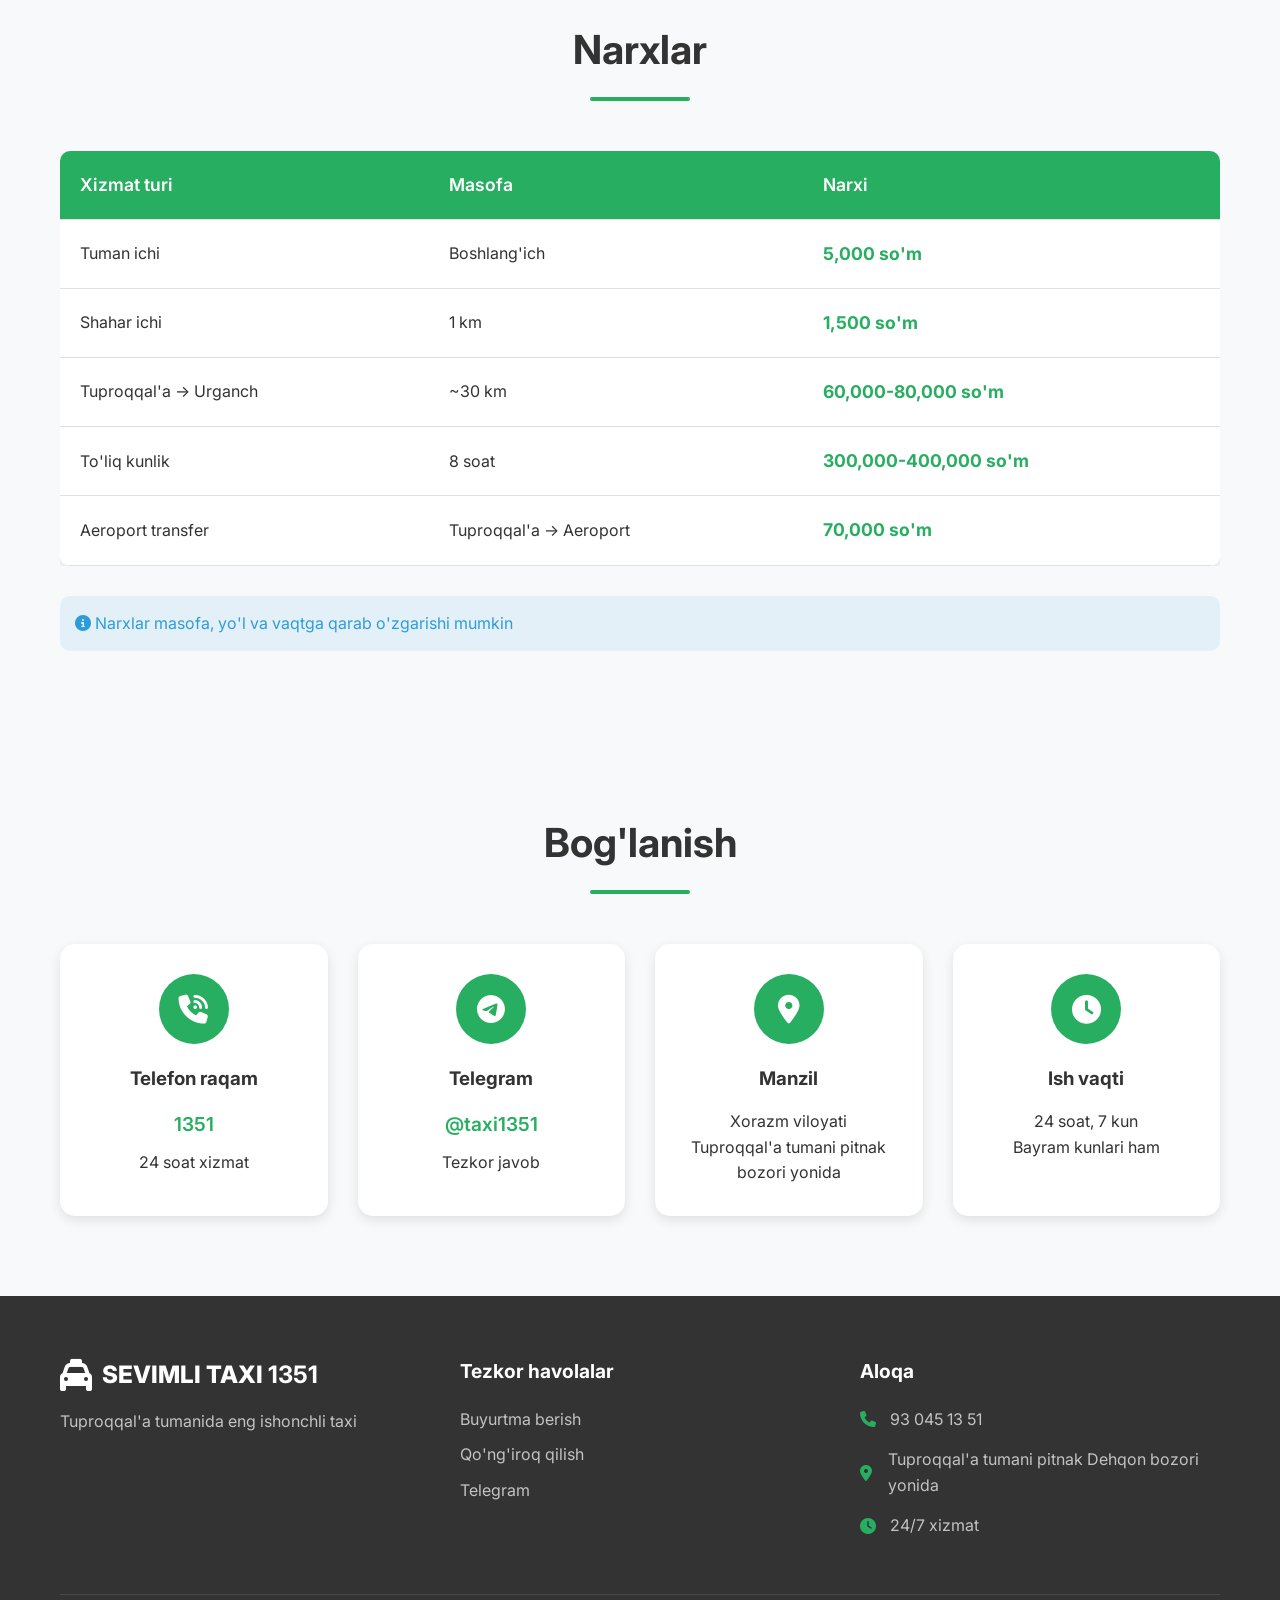
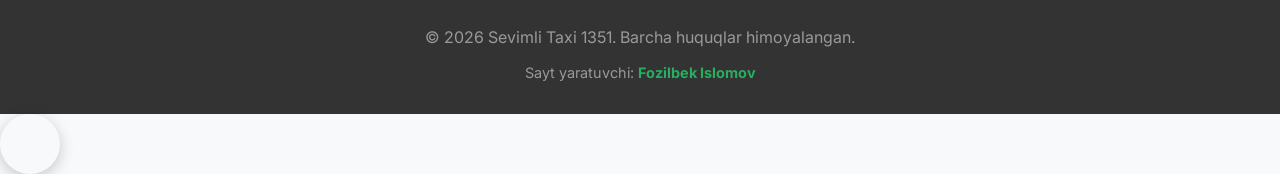
==== commit b889e6aa: "index.html" ====
--- a/index.html
+++ b/index.html
@@ -272,7 +272,7 @@
         
     </div>
 
-    <script src="script.js"></script>
+    <script src="sevimlitaxi.js"></script>
 </body>
 </html>
 
@@ -281,3 +281,4 @@
 
 
 
+
--- a/sevimlitaxi.css
+++ b/sevimlitaxi.css
@@ -373,11 +373,6 @@
     color: var(--secondary);
 }
 
-/* ====== ORDER FORM ====== */
-.order {
-    padding: 80px 0;
-    background: white;
-}
 
 .order-form {
     max-width: 800px;
@@ -593,6 +588,7 @@
 
 /* ====== FLOATING BUTTONS ====== */
 .floating-buttons {
+    display: flex;
     position: fixed;
     bottom: 30px;
     right: 30px;
@@ -624,9 +620,8 @@
     background: var(--secondary);
 }
 
-.order-float {
-    background: var(--primary);
-}
+
+
 
 .float-btn:hover {
     transform: scale(1.1);
@@ -701,4 +696,9 @@
         padding: 10px;
         font-size: 0.9rem;
     }
-}+
+}
+
+
+
+
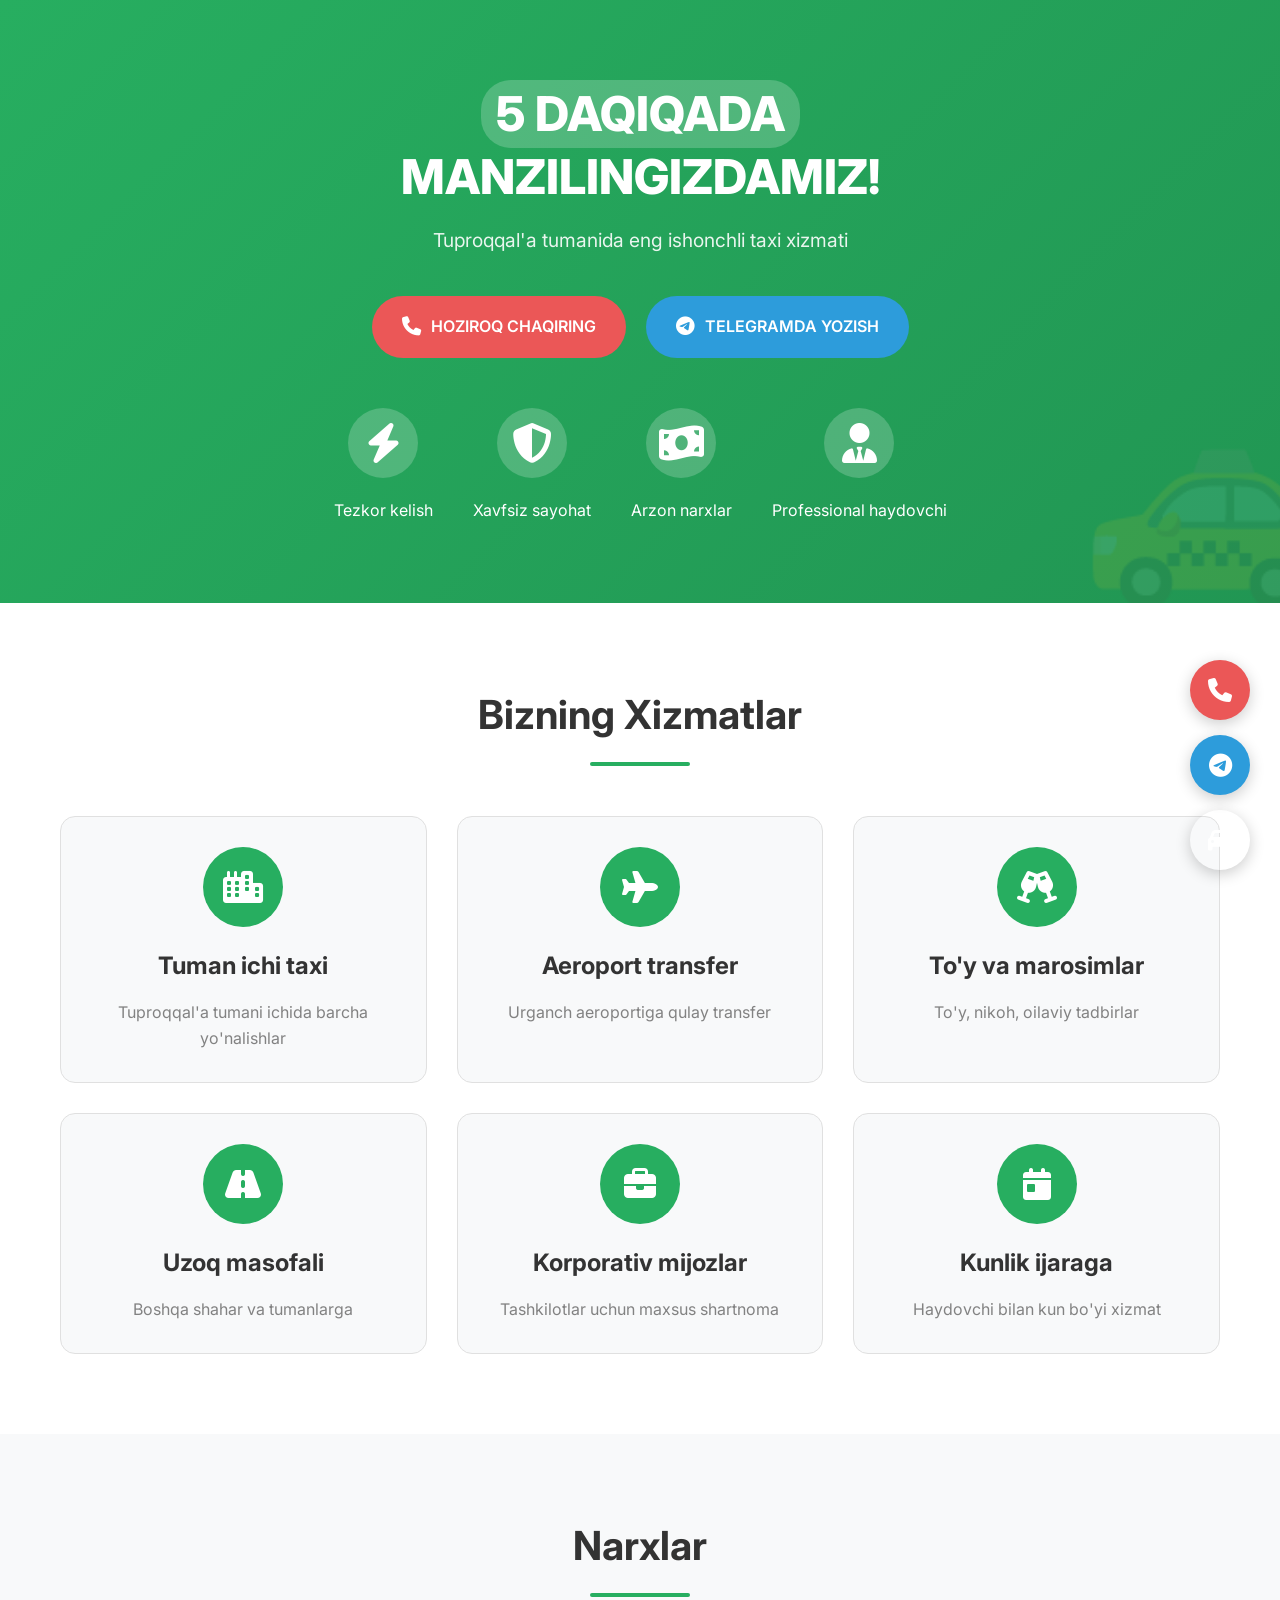
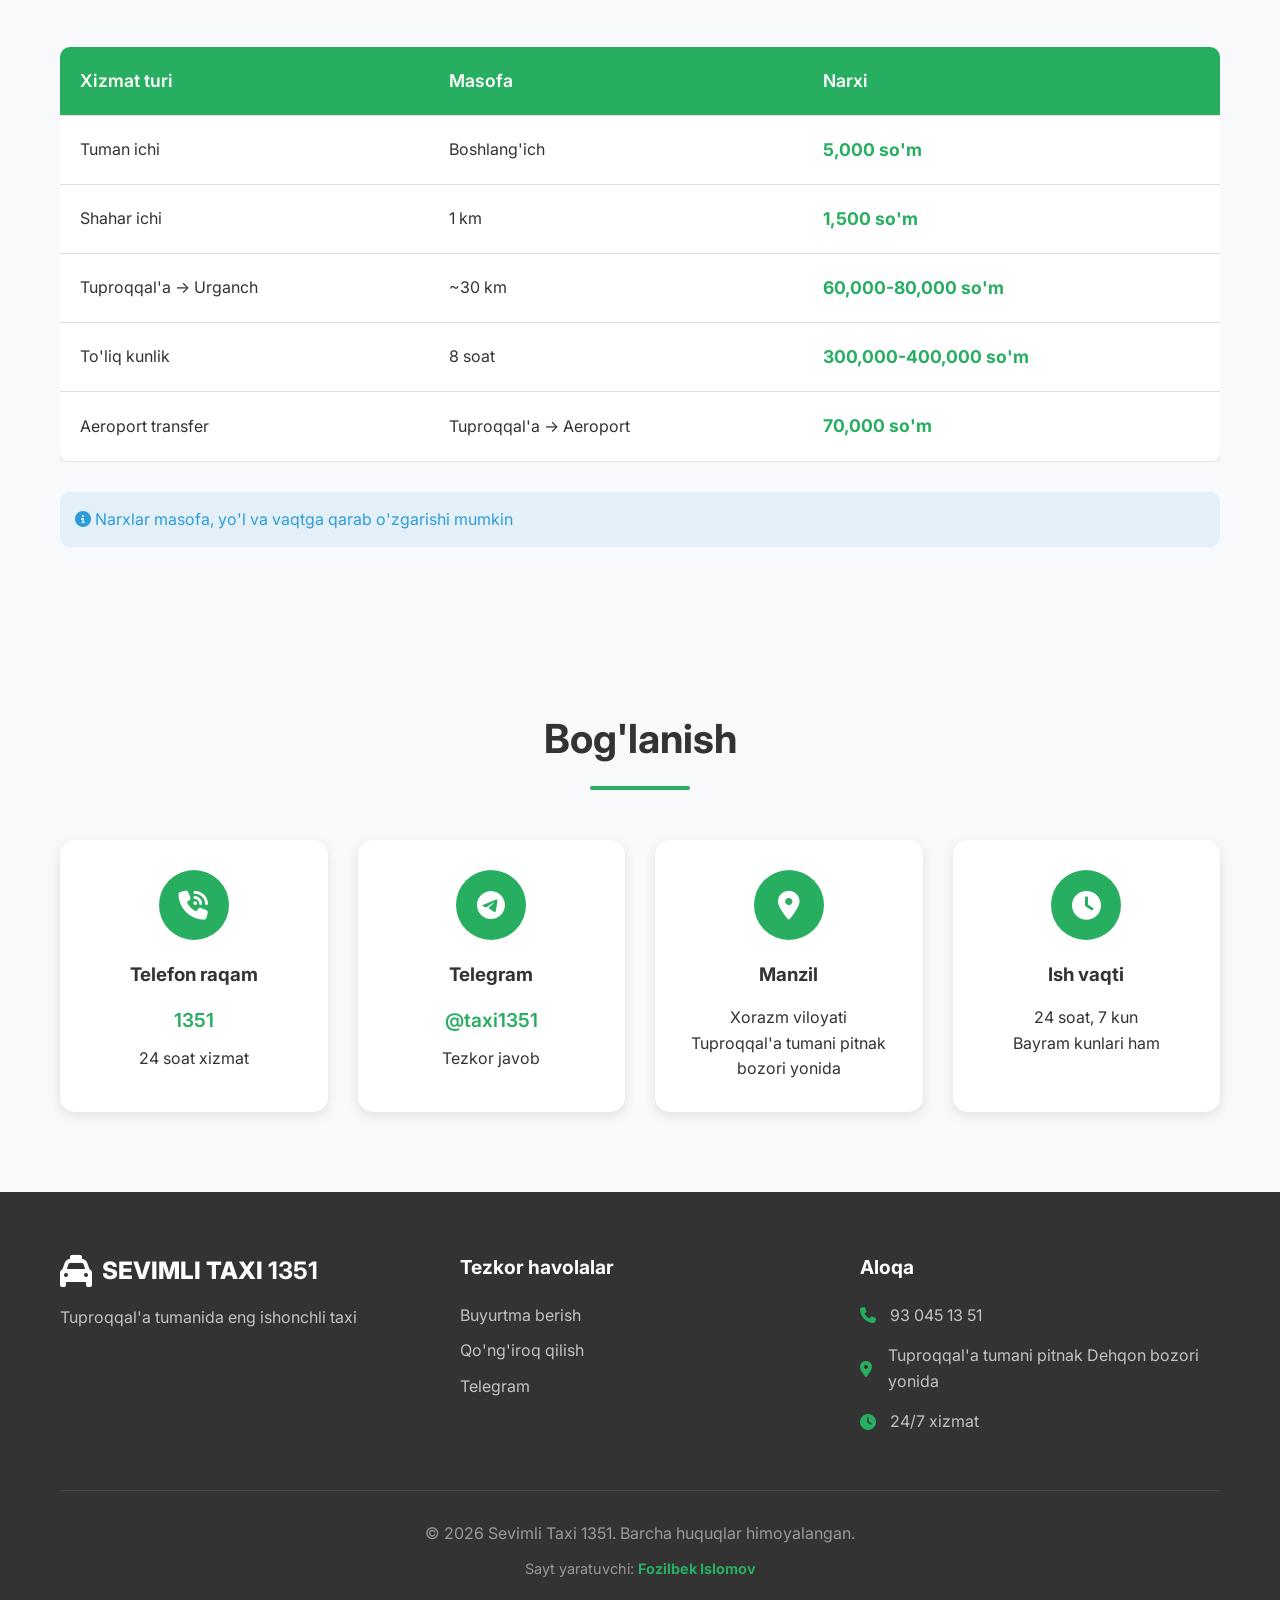
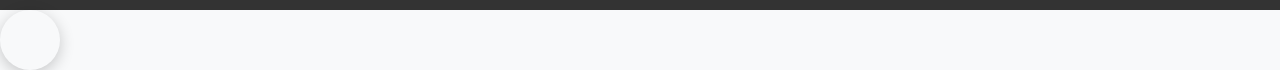
==== commit 3e6f8170: "index.html" ====
--- a/index.html
+++ b/index.html
@@ -9,35 +9,7 @@
     <link rel="preconnect" href="https://fonts.googleapis.com">
     <link rel="preconnect" href="https://fonts.gstatic.com" crossorigin>
     <link href="https://fonts.googleapis.com/css2?family=Inter:wght@300;400;500;600;700;800&display=swap" rel="stylesheet">
-    <link rel="icon" type="image/x-icon" href="images/favicon.ico">
-    <script src="sevimlitaxi.js"> </script>
-</head>
-<body>
-    <!-- HEADER -->
-    <header class="header">
-        <div class="container">
-            <div class="logo-area">
-                <div class="logo">
-                    <i class="fas fa-taxi"></i>
-                    <span class="logo-text">SEVIMLI TAXI</span>
-                    <span class="logo-number">1351</span>
-                </div>
-                <div class="slogan">Tuproqqal'a tumani - 24/7 xizmat</div>
-            </div>
-            
-            <div class="contact-header">
-                <div class="phone-number">
-                    <i class="fas fa-phone-alt"></i>
-                    <a href="tel:1351" class="phone-link">1351</a>
-                </div>
-                <div class="telegram-link">
-                    <i class="fab fa-telegram"></i>
-                    <a href="https://t.me/taxi1351" target="_blank">@taxi1351</a>
-                </div>
-            </div>
-        </div>
-    </header>
-
+    <link rel="icon" type="" href="[data-uri]"
     <!-- HERO SECTION -->
     <section class="hero">
         <div class="container">
@@ -282,3 +254,5 @@
 
 
 
+
+
--- a/sevimlitaxi.css
+++ b/sevimlitaxi.css
@@ -191,6 +191,16 @@
     background: var(--accent);
     color: white;
 }
+.btn-order {
+    background: white;
+    color: var(--primary);
+}
+
+.btn-order:hover {
+    background: #f0f0f0;
+    transform: translateY(-3px);
+    box-shadow: var(--shadow);
+}
 
 .btn-call:hover {
     background: #d84343;
@@ -198,16 +208,7 @@
     box-shadow: 0 10px 20px rgba(235, 87, 87, 0.3);
 }
 
-.btn-order {
-    background: white;
-    color: var(--primary);
-}
-
-.btn-order:hover {
-    background: #f0f0f0;
-    transform: translateY(-3px);
-    box-shadow: var(--shadow);
-}
+
 
 .btn-telegram {
     background: var(--secondary);
@@ -539,7 +540,7 @@
 
 .footer-links h4,
 .footer-contact h4 {
-    color: white;
+
     margin-bottom: 20px;
     font-size: 1.2rem;
 }
@@ -662,9 +663,7 @@
         font-size: 2rem;
     }
     
-    .order-form {
-        padding: 20px;
-    }
+  
     
     .floating-buttons {
         bottom: 20px;
@@ -702,3 +701,6 @@
 
 
 
+
+
+
